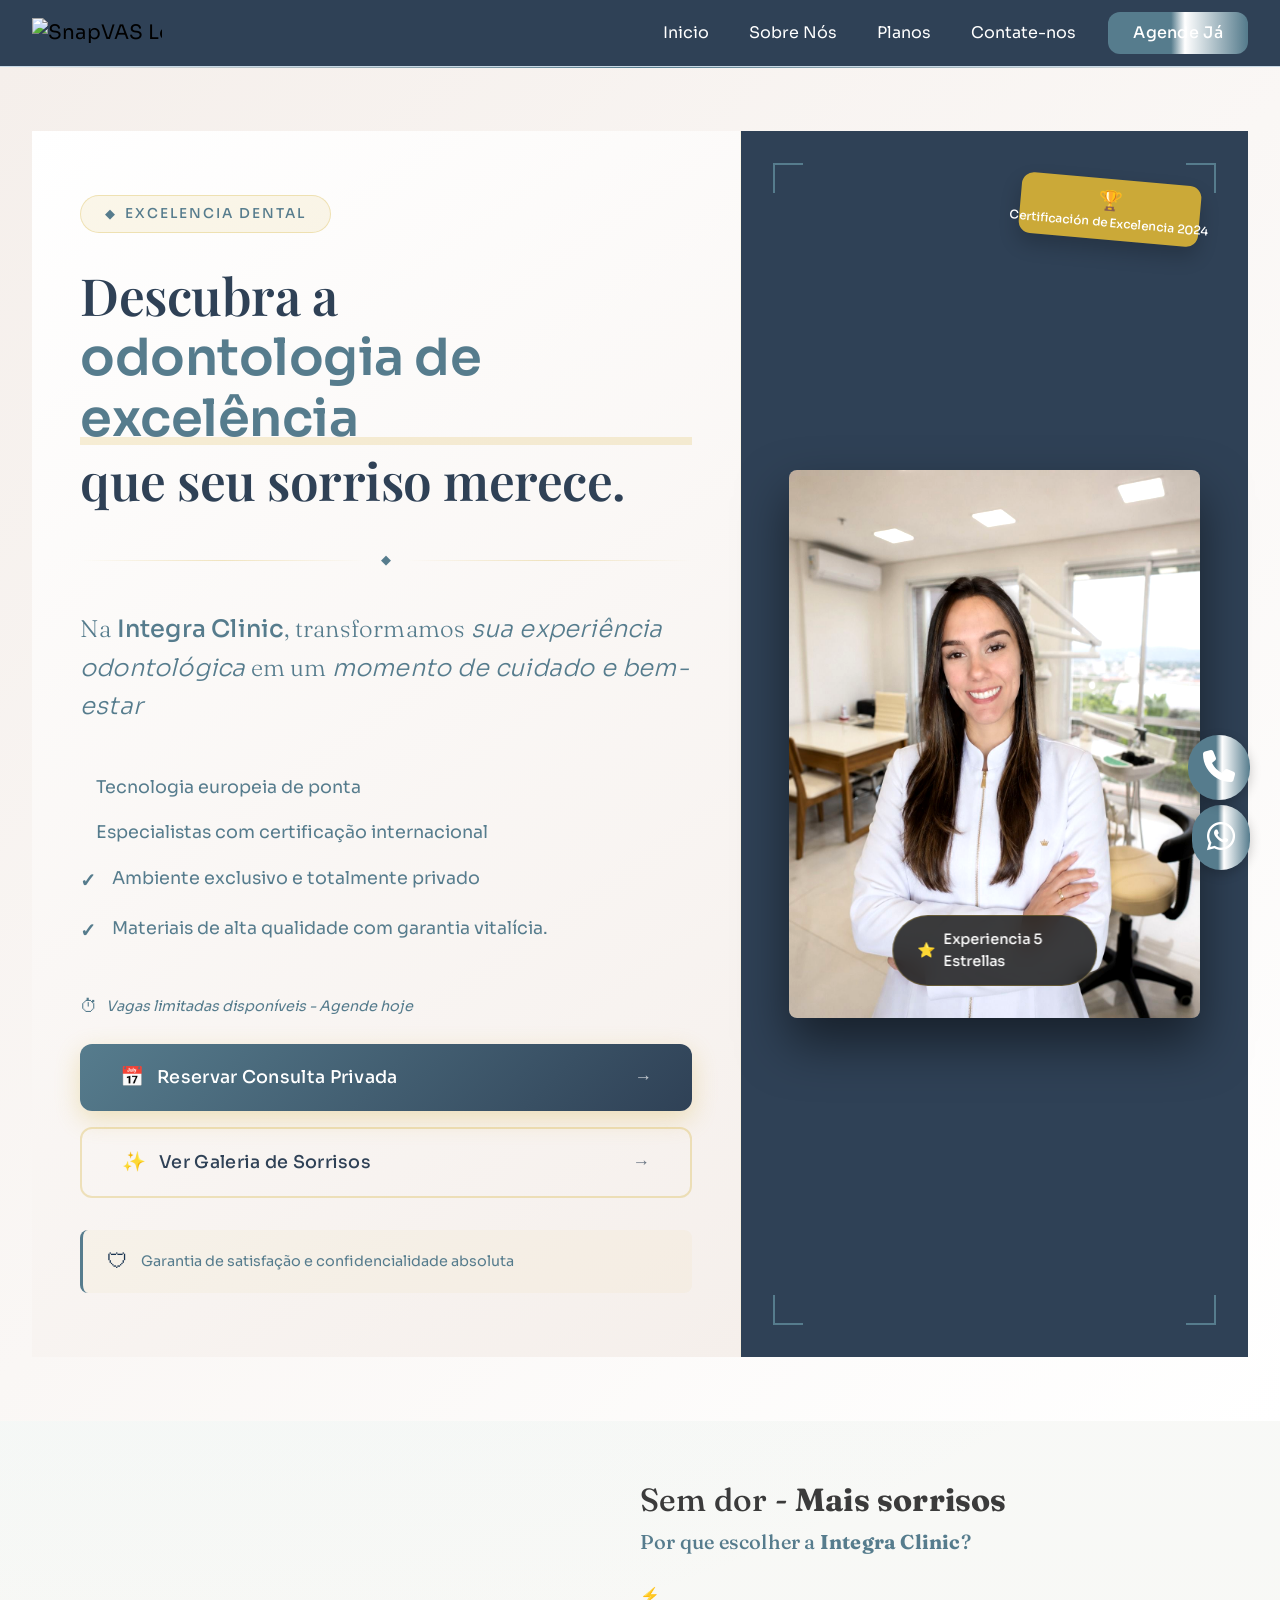
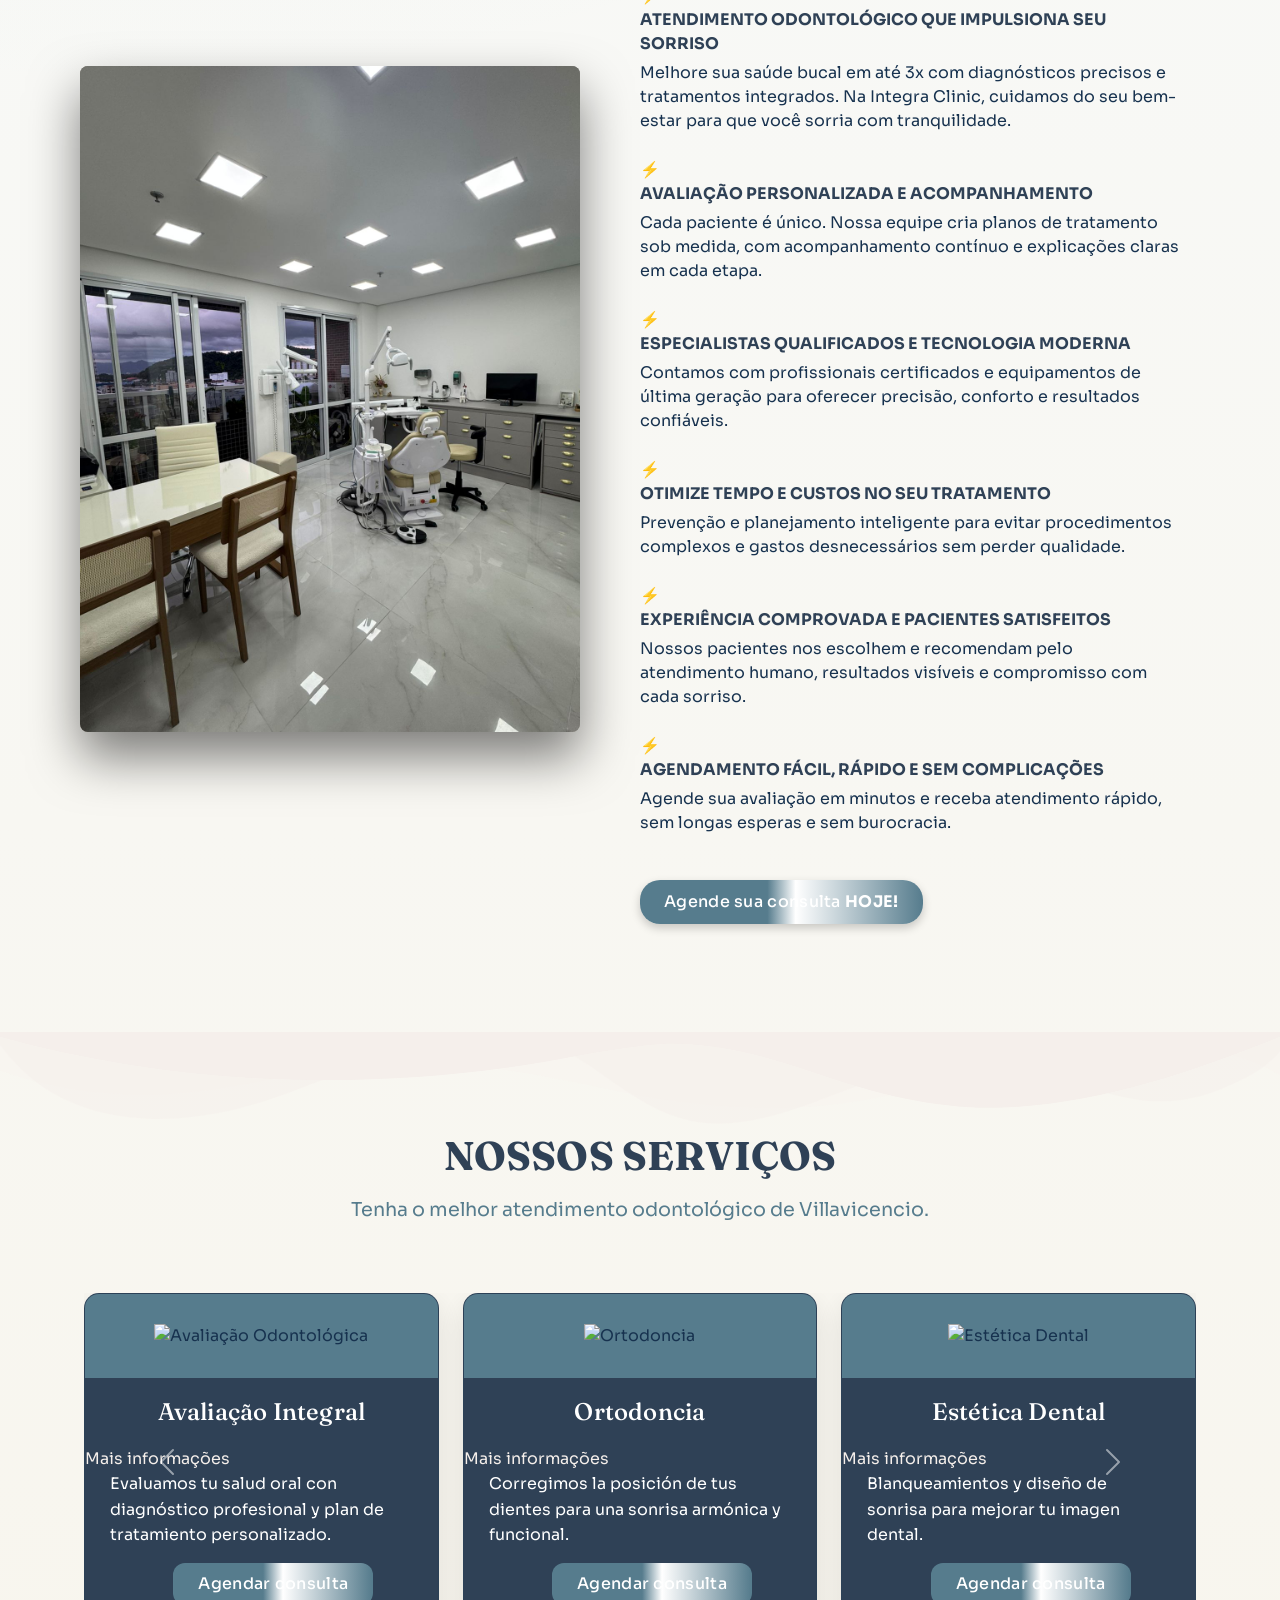
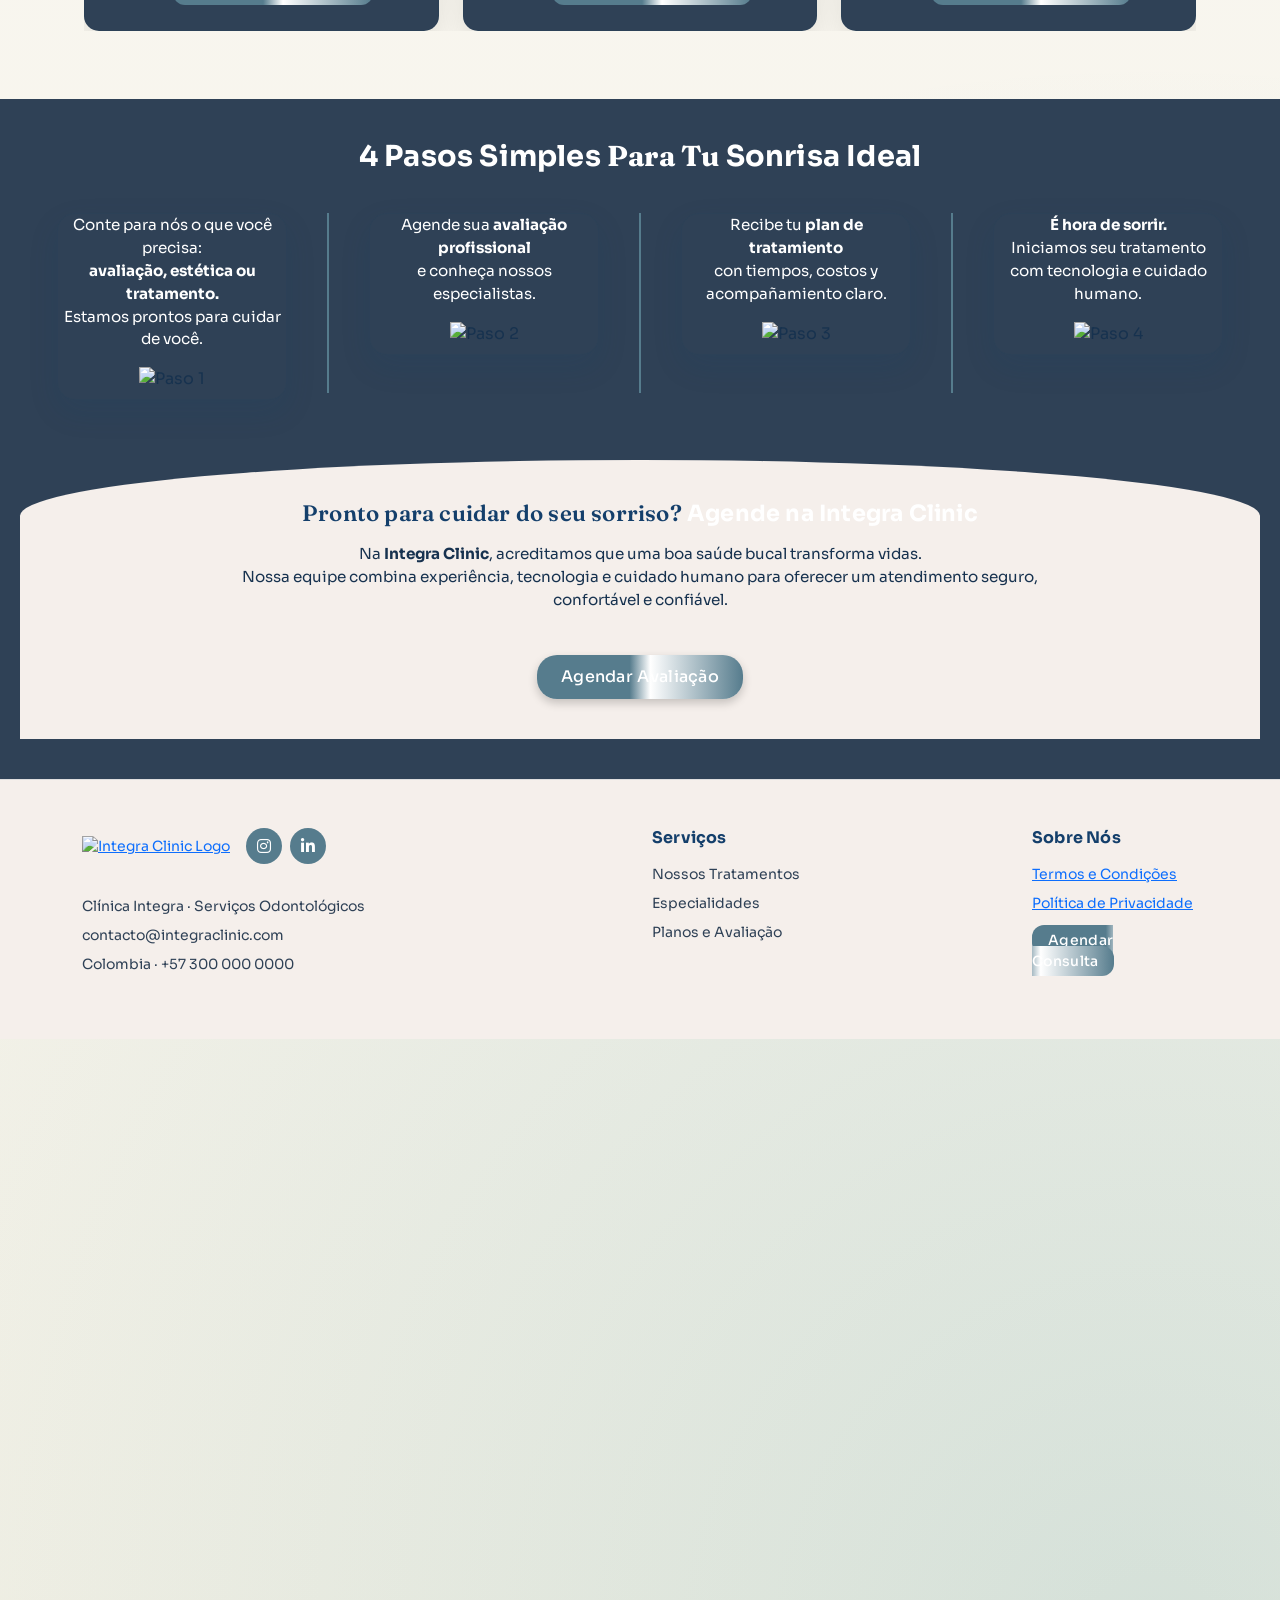
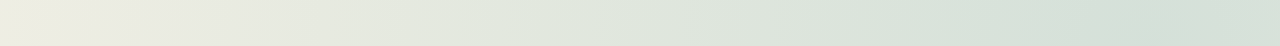
==== index.html @ e85ea27e "Add files via upload Início do desenvolvimento do site da VaroliClinic, índice e JS" ====
﻿<!DOCTYPE html>
<html lang="pt-BR">
<head>
    <meta charset="UTF-8">
    <meta name="author" content="Varoli clinic">
    <meta name="keywords" content="html, css, xml, javascript, asistentes virtuales, virtual assistants">
    <meta name="description" content="IntegraClinic - Serviços profissionais de assistentes virtuais">
    <meta name="viewport" content="width=device-width, initial-scale=1, maximum-scale=1, user-scalable=no">    
      <title>Integra Clinic - Serviços Odontológicos</title> 
    <script async src="https://www.googletagmanager.com/gtag/js?id=GA_MEASUREMENT_ID"></script>
    <script src="https://cdn.jsdelivr.net/npm/bootstrap@5.3.2/dist/js/bootstrap.bundle.min.js"></script>
    <script>
      window.dataLayer = window.dataLayer || [];
      function gtag(){dataLayer.push(arguments);}
      gtag('js', new Date());
      gtag('config', 'GA_MEASUREMENT_ID');
    </script>
    <meta name="google-site-verification" content="GOOGLE_SEARCH_CONSOLE_VERIFICATION_CODE">
    <link href="https://cdn.jsdelivr.net/npm/bootstrap@5.3.0/dist/css/bootstrap.min.css" rel="stylesheet" integrity="sha384-9ndCyUaIbzAi2FUVXJi0CjmCapSmO7SnpJef0486qhLnuZ2cdeRhO02iuK6FUUVM" crossorigin="anonymous">
    <link rel="stylesheet" href="https://cdnjs.cloudflare.com/ajax/libs/font-awesome/6.4.0/css/all.min.css" integrity="sha512-iecdLmaskl7CVkqkXNQ/ZH/XLlvWZOJyj7Yy7tcenmpD1ypASozpmT/E0iPtmFIB46ZmdtAc9eNBvH0H/ZpiBw==" crossorigin="anonymous" referrerpolicy="no-referrer" />
    <link href="CSS/professional-polish.css" rel="stylesheet">
    <link href="CSS/SVEstilos.css" rel="stylesheet">
    <link href="https://fonts.googleapis.com/css2?family=Playfair+Display:wght@400;500;600;700&family=Inter:wght@300;400;500;600&display=swap" rel="stylesheet">
</head>
<body>
    <header>   
      <nav class="navbar navbar-expand-lg navbar-custom sticky-top">
        <div class="container-fluid px-3">
          <!-- ===== MOBILE CONTAINER (hidden on desktop) ===== -->
          <div class="navbar-mobile-container d-flex d-lg-none w-100 align-items-center">
            <!-- Logo -->
            <a class="navbar-brand" href="index.html">
              <img src="IMG/int_log_1.png" alt="SnapVAS Logo" class="logo-img">
            </a>
            
            <!-- Spacer to center Hire button -->
            <div class="mobile-spacer flex-grow-1"></div>
            
            <!-- Agende Agora Button -->
            <a href="contact.html" class="btn hire-now-btn mx-2">Agende</a>
            
            <!-- Spacer to balance space -->
            <div class="mobile-spacer flex-grow-1"></div>
            
            <!-- Menu Toggle -->
            <button class="navbar-toggler" type="button" 
                    data-bs-toggle="collapse" 
                    data-bs-target="#navbarNav">
              <span class="navbar-toggler-icon"></span>
            </button>
          </div>

          <!-- ===== DESKTOP CONTAINER (hidden on mobile) ===== -->
          <div class="d-none d-lg-flex w-100 align-items-center">
            <!-- Logo -->
            <a class="navbar-brand" href="index.html">
              <img src="IMG/int_BG_White.png" alt="SnapVAS Logo" class="logo-img">
            </a>

            <!-- Desktop Menu Items -->
            <div class="collapse navbar-collapse">
              <ul class="navbar-nav ms-auto">
                <li class="nav-item"><a class="nav-link" href="index.html">Inicio</a></li>
                <li class="nav-item"><a class="nav-link" href="">Sobre Nós</a></li>
               <!-- <li class="nav-item"><a class="nav-link" href="careers.html">Carreiras</a></li> -->
                <li class="nav-item"><a class="nav-link" href="">Planos</a></li>
                <li class="nav-item"><a class="nav-link" href="contact.html">Contate-nos</a></li>
              </ul>
            </div>

            <!-- Desktop Hire Button -->
            <a href="contact.html" class="btn hire-now-btn ms-3 d-lg-inline-block">Agende Já</a>
          </div>

          <!-- ===== COLLAPSIBLE MENU (mobile only) ===== -->
          <div class="collapse navbar-collapse d-lg-none" id="navbarNav">
            <ul class="navbar-nav">
              <li class="nav-item"><a class="nav-link" href="index.html">Inicio</a></li>
              <li class="nav-item"><a class="nav-link" href="">Sobre Nós</a></li>
              <li class="nav-item"><a class="nav-link" href="">Planos</a></li>
              <li class="nav-item"><a class="nav-link" href="contact.html">Contate-nos</a></li>
            </ul>
          </div>
        </div>
      </nav>
    </header>

    <!-- Carrusel de banners (5 banners) -->
<div class="container luxury-container" id="subintro">
    <div id="Mainintro" class="row g-0 align-items-stretch">
        
        <!-- Columna de texto con fondo de lujo -->
        <div id="Mainintro-s1" class="col-lg-7">
            <div class="luxury-content">
                <!-- Elemento decorativo premium -->
                <div class="luxury-badge">
                    <span class="diamond-icon">◆</span>
                    <span>EXCELENCIA DENTAL</span>
                </div>
                
                <h1 class="luxury-title">
                    Descubra a <span class="highlight">odontologia de excelência</span> que seu sorriso merece.
                </h1>
                
                <div class="luxury-divider">
                    <span class="divider-line"></span>
                    <span class="divider-diamond">◆</span>
                    <span class="divider-line"></span>
                </div>
                
                <h3 class="luxury-subtitle">
                  Na <span class="brand-highlight">Integra Clinic</span>, transformamos 
                  <span class="italic-light">sua experiência odontológica</span> em um 
                  <span class="italic-light">momento de cuidado e bem-estar</span>
                </h3>
                
                <ul class="luxury-features">
                    <li>
                        <span class="feature-icon"></span>
                        <span>Tecnologia europeia de ponta</span>
                    </li>
                    <li>
                        <span class="feature-icon"></span>
                      <span>Especialistas com certificação internacional</span>
                    </li>
                    <li>
                        <span class="feature-icon">✓</span>
                        <span>Ambiente exclusivo e totalmente privado</span>
                    </li>
                    <li>
                        <span class="feature-icon">✓</span>
                        <span>Materiais de alta qualidade com garantia vitalícia.</span>
                    </li>
                </ul>
                
                <div class="luxury-cta">
                    <p class="cta-legend">
                        <span class="legend-icon">⏱</span>
                        <em>Vagas limitadas disponíveis - Agende hoje</em>
                    </p>
                    
                    <div class="cta-buttons">
                        <a href="#" class="btn-luxury btn-luxury-primary">
                            <span class="btn-icon">📅</span>
                            Reservar Consulta Privada
                            <span class="btn-arrow">→</span>
                        </a>
                        <a href="#" class="btn-luxury btn-luxury-secondary">
                            <span class="btn-icon">✨</span>
                            Ver Galeria de Sorrisos
                            <span class="btn-arrow">→</span>
                        </a>
                    </div>
                    
                    <div class="luxury-assurance">
                        <span class="assurance-icon">🛡</span>
                        <span class="assurance-text">Garantia de satisfação e confidencialidade absoluta</span>
                    </div>
                </div>
            </div>
        </div>
        
        <!-- Columna de imagen con efectos premium -->
        <div id="Mainintro-s2" class="col-lg-5">
            <div class="luxury-image-container">
                <!-- Marco dorado decorativo -->
                <div class="image-frame">
                    <div class="frame-corner frame-tl"></div>
                    <div class="frame-corner frame-tr"></div>
                    <div class="frame-corner frame-bl"></div>
                    <div class="frame-corner frame-br"></div>
                </div>
                
                <!-- Imagen principal con efecto de elevación -->
                <div class="image-wrapper">
                    <img src="IMG/varoli_profile.jpeg" class="luxury-image" alt="Clínica Dental de Lujo - Integra Clinic">
                    
                    <!-- Overlay de lujo -->
                    <div class="image-overlay">
                        <div class="overlay-text">
                            <span class="overlay-icon">⭐</span>
                            <span>Experiencia 5 Estrellas</span>
                        </div>
                    </div>
                </div>
                
                <!-- Sello de calidad -->
                <div class="quality-badge">
                    <div class="badge-content">
                        <span class="badge-icon">🏆</span>
                        <span class="badge-text">Certificación de Excelencia 2024</span>
                    </div>
                </div>
            </div>
        </div>
    </div>
</div>
  
<section>
 <div class="container" id="moresnap">
    <div class="image-section">
      <div class="image-wrapper">
        <img class="background" src="IMG/consultorio_4.jpeg" alt="Background" />
        <img class="foreground" src="IMG/consultorio_1.jpeg" alt="Snap VAs Team" />
      </div>
    </div>
    <div class="text-section">
      <h2>Sem dor - <strong>Mais sorrisos</strong></h2>
      <h3>Por que escolher a <strong>Integra Clinic</strong>?</h3>

          <div class="feature">
            <b>ATENDIMENTO ODONTOLÓGICO QUE IMPULSIONA SEU SORRISO</b>
            Melhore sua saúde bucal em até 3x com diagnósticos precisos e tratamentos integrados. Na Integra Clinic, cuidamos do seu bem-estar para que você sorria com tranquilidade.
          </div>

          <div class="feature">
            <b>AVALIAÇÃO PERSONALIZADA E ACOMPANHAMENTO</b>
            Cada paciente é único. Nossa equipe cria planos de tratamento sob medida, com acompanhamento contínuo e explicações claras em cada etapa.
          </div>

          <div class="feature">
            <b>ESPECIALISTAS QUALIFICADOS E TECNOLOGIA MODERNA</b>
            Contamos com profissionais certificados e equipamentos de última geração para oferecer precisão, conforto e resultados confiáveis.
          </div>

          <div class="feature">
            <b>OTIMIZE TEMPO E CUSTOS NO SEU TRATAMENTO</b>
            Prevenção e planejamento inteligente para evitar procedimentos complexos e gastos desnecessários sem perder qualidade.
          </div>

          <div class="feature">
            <b>EXPERIÊNCIA COMPROVADA E PACIENTES SATISFEITOS</b>
            Nossos pacientes nos escolhem e recomendam pelo atendimento humano, resultados visíveis e compromisso com cada sorriso.
          </div>

          <div class="feature">
            <b>AGENDAMENTO FÁCIL, RÁPIDO E SEM COMPLICAÇÕES</b>
            Agende sua avaliação em minutos e receba atendimento rápido, sem longas esperas e sem burocracia.
          </div>


      <a class="cta-button" href="" target="_blank">Agende sua consulta <strong>HOJE!</strong></a>
    </div>
    </div>
</section>    
<!-- Section Hire Us -->
<section id="hire" class="py-5 snap-section">
    <div class="main-container HireMain">
        <div class="wave-top">
            <svg data-name="Layer 1" xmlns="http://www.w3.org/2000/svg" viewBox="0 0 1200 120" preserveAspectRatio="none">
                <path d="M0,0V46.29c47.79,22.2,103.59,32.17,158,28,70.36-5.37,136.33-33.31,206.8-37.5C438.64,32.43,512.34,53.67,583,72.05c69.27,18,138.3,24.88,209.4,13.08,36.15-6,69.85-17.84,104.45-29.34C989.49,25,1113-14.29,1200,52.47V0Z" 
                    opacity=".25" class="shape-fill"></path>
                <path d="M0,0V15.81C13,36.92,27.64,56.86,47.69,72.05,99.41,111.27,165,111,224.58,91.58c31.15-10.15,60.09-26.07,89.67-39.8,40.92-19,84.73-46,130.83-49.67,36.26-2.85,70.9,9.42,98.6,31.56,31.77,25.39,62.32,62,103.63,73,40.44,10.79,81.35-6.69,119.13-24.28s75.16-39,116.92-43.05c59.73-5.85,113.28,22.88,168.9,38.84,30.2,8.66,59,6.17,87.09-7.5,22.43-10.89,48-26.93,60.65-49.24V0Z" 
                    opacity=".5" class="shape-fill"></path>
                <path d="M0,0V5.63C149.93,59,314.09,71.32,475.83,42.57c43-7.64,84.23-20.12,127.61-26.46,59-8.63,112.48,12.24,165.56,35.4C827.93,77.22,886,95.24,951.2,90c86.53-7,172.46-45.71,248.8-84.81V0Z" 
                    class="shape-fill"></path>
            </svg>
        </div>
        
        <h1 class="services-title">Nossos Serviços</h1>
        <p class="services-subtitle">Tenha o melhor atendimento odontológico de Villavicencio.</p>

        <div class="services-showcase">
   <!-- Carousel Wrapper -->
            <div id="servicesCarouselDesktop" class="carousel slide d-none d-lg-block" data-bs-ride="carousel" data-bs-wrap="true">
  <!-- Dots circulares -->
  <div class="carousel-indicators">
    <button type="button" data-bs-target="#servicesCarouselDesktop" data-bs-slide-to="0" class="active"></button>
    <button type="button" data-bs-target="#servicesCarouselDesktop" data-bs-slide-to="1"></button>
    <button type="button" data-bs-target="#servicesCarouselDesktop" data-bs-slide-to="2"></button>
  </div>


  <!-- Desktop Carousel (3 por slide) -->
  <div class="carousel-inner">
  <!-- Slide 1 -->
  <div class="carousel-item active">
    <div class="row">

      <!-- Service 1 -->
      <div class="col-lg-4">
        <div class="service-card">
          <div class="service-icon">
           <img src="IMG/icono_1.png" alt="Avaliação Odontológica">
          </div>
          <h3>Avaliação Integral</h3>
          <a href="valoracion.html" class="card-link">
            <h3>Mais informações</h3>
          </a>
          <div class="service-details">
            <p>Evaluamos tu salud oral con diagnóstico profesional y plan de tratamiento personalizado.</p>
            <a href="contact.html" class="btn hire-now-btn">Agendar consulta</a>
          </div>
        </div>
      </div>

      <!-- Service 2 -->
      <div class="col-lg-4">
        <div class="service-card">
          <div class="service-icon">
            <img src="IMG/icono_2.png" alt="Ortodoncia">
          </div>
          <h3>Ortodoncia</h3>
          <a href="ortodoncia.html" class="card-link">
            <h3>Mais informações</h3>
          </a> 
          <div class="service-details">
            <p>Corregimos la posición de tus dientes para una sonrisa armónica y funcional.</p>
            <a href="contact.html" class="btn hire-now-btn">Agendar consulta</a>
          </div>
        </div>
      </div>

      <!-- Service 3 -->
      <div class="col-lg-4">
        <div class="service-card">
          <div class="service-icon">
            <img src="IMG/icono_3.png" alt="Estética Dental">
          </div>
          <h3>Estética Dental</h3>
          <a href="estetica.html" class="card-link">
            <h3>Mais informações</h3>
          </a>
          <div class="service-details">
            <p>Blanqueamientos y diseño de sonrisa para mejorar tu imagen dental.</p>
            <a href="contact.html" class="btn hire-now-btn">Agendar consulta</a>
          </div>
        </div>
      </div>

    </div>
  </div>

  <!-- Slide 2 -->
  <div class="carousel-item">
    <div class="row">

      <!-- Service 4 -->
      <div class="col-lg-4">
        <div class="service-card">
          <div class="service-icon">
            <img src="IMG/icono_4.png" alt="Implantes Dentales">
          </div>
          <h3>Implantes Dentales</h3>
          <a href="implantes.html" class="card-link">
            <h3>Mais informações</h3>
          </a>
          <div class="service-details">
            <p>Reemplazamos dientes perdidos con soluciones fijas y duraderas.</p>
            <a href="contact.html" class="btn hire-now-btn">Agendar consulta</a>
          </div>
        </div>
      </div>

      <!-- Service 5 -->
      <div class="col-lg-4">
        <div class="service-card">
          <div class="service-icon">
            <img src="IMG/icono_5.png" alt="Endodoncia">
          </div>
          <h3>Endodoncia</h3>
          <a href="endodoncia.html" class="card-link">
            <h3>Mais informações</h3>
          </a>
          <div class="service-details">
            <p>Tratamiento de conducto para eliminar dolor y conservar tus dientes.</p>
            <a href="contact.html" class="btn hire-now-btn">Agendar consulta</a>
          </div>
        </div>
      </div>

      <!-- Service 6 -->
      <div class="col-lg-4">
        <div class="service-card">
          <div class="service-icon">
            <img src="IMG/icono_7.png" alt="Profilaxis Dental">
          </div>
          <h3>Profilaxia e Prevenção</h3>
          <a href="profilaxis.html" class="card-link">
            <h3>Mais informações</h3>
          </a>
          <div class="service-details">
            <p>Limpiezas profesionales que previenen caries y enfermedades periodontales.</p>
            <a href="contact.html" class="btn hire-now-btn">Agendar consulta</a>
          </div>
        </div>
      </div>

    </div>
  </div>

  <!-- Slide 3 -->
  <div class="carousel-item">
    <div class="row">

      <!-- Service 7 -->
      <div class="col-lg-4">
        <div class="service-card">
          <div class="service-icon">
            <img src="IMG/icono_8.png" alt="Reabilitação Oral">
          </div>
          <h3>Reabilitação Oral</h3>
          <a href="rehabilitacion.html" class="card-link">
            <h3>Mais informações</h3>
          </a>
          <div class="service-details">
            <p>Restauramos función y estética con tratamientos integrales.</p>
            <a href="contact.html" class="btn hire-now-btn">Agendar consulta</a>
          </div>
        </div>
      </div>

      <!-- Service 8 -->
      <div class="col-lg-4">
        <div class="service-card">
          <div class="service-icon">
            <img src="IMG/icono_9.png" alt="Cirurgia Oral">
          </div>
          <h3>Cirurgia Oral</h3>
          <a href="cirugia.html" class="card-link">
            <h3>Mais informações</h3>
          </a>
          <div class="service-details">
            <p>Procedimentos seguros com tecnologia moderna.</p>
            <a href="contact.html" class="btn hire-now-btn">Agendar consulta</a>
          </div>
        </div>
      </div>

      <!-- Service 9 -->
      <div class="col-lg-4">
        <div class="service-card">
          <div class="service-icon">
            <img src="IMG/icono_10.png" alt="Odontopediatria">
          </div>
          <h3>Odontopediatria</h3>
          <a href="odontopediatria.html" class="card-link">
            <h3>Mais informações</h3>
          </a>
          <div class="service-details">
            <p>Cuidado especializado para crianças e adolescentes.</p>
            <a href="contact.html" class="btn hire-now-btn">Agendar consulta</a>
          </div>
        </div>
      </div>

    </div>
  </div>
</div>


  <!-- Arrows -->
  <button class="carousel-control-prev" type="button" data-bs-target="#servicesCarouselDesktop" data-bs-slide="prev">
    <span class="carousel-control-prev-icon"></span>
  </button>
  <button class="carousel-control-next" type="button" data-bs-target="#servicesCarouselDesktop" data-bs-slide="next">
    <span class="carousel-control-next-icon"></span>
  </button>
</div>

<!-- ================= MOBILE VERSION (1 servicio por slide) ================= -->
<div id="servicesCarouselMobile" class="carousel slide d-block d-lg-none" data-bs-ride="carousel" data-bs-wrap="true">
    <!-- Indicators para Mobile -->
<div class="carousel-indicators d-flex d-lg-none">
  <button type="button" data-bs-target="#servicesCarouselMobile" data-bs-slide-to="0" class="active"></button>
  <button type="button" data-bs-target="#servicesCarouselMobile" data-bs-slide-to="1"></button>
  <button type="button" data-bs-target="#servicesCarouselMobile" data-bs-slide-to="2"></button>
  <button type="button" data-bs-target="#servicesCarouselMobile" data-bs-slide-to="3"></button>
  <button type="button" data-bs-target="#servicesCarouselMobile" data-bs-slide-to="4"></button>
  <button type="button" data-bs-target="#servicesCarouselMobile" data-bs-slide-to="5"></button>
  <button type="button" data-bs-target="#servicesCarouselMobile" data-bs-slide-to="6"></button>
  <button type="button" data-bs-target="#servicesCarouselMobile" data-bs-slide-to="7"></button>
  <button type="button" data-bs-target="#servicesCarouselMobile" data-bs-slide-to="8"></button>
</div>
<div class="carousel-inner">
  <!-- Service 1 -->
  <div class="carousel-item active">
    <div class="service-card">
      <div class="service-icon">
        <img src="IMG/icono_1.png" alt="Avaliação Odontológica">
      </div>
      <h3>Avaliação Integral</h3>
      <a href="valoracion.html" class="card-link">
        <h3>Mais informações</h3>
      </a>
      <div class="service-details">
        <p>Evaluamos tu salud oral con diagnóstico profesional y plan de tratamiento personalizado.</p>
        <a href="contact.html" class="btn hire-now-btn">Agendar consulta</a>
      </div>
    </div>
  </div>

  <!-- Service 2 -->
  <div class="carousel-item">
    <div class="service-card">
      <div class="service-icon">
        <img src="IMG/icono_2.png" alt="Ortodoncia">
      </div>
      <h3>Ortodoncia</h3>
      <a href="ortodoncia.html" class="card-link">
        <h3>Mais informações</h3>
      </a>
      <div class="service-details">
        <p>Corregimos la posición dental para lograr una sonrisa armónica y funcional.</p>
        <a href="contact.html" class="btn hire-now-btn">Agendar consulta</a>
      </div>
    </div>
  </div>

  <!-- Service 3 -->
  <div class="carousel-item">
    <div class="service-card">
      <div class="service-icon">
        <img src="IMG/icono_3.png" alt="Estética Dental">
      </div>
      <h3>Estética Dental</h3>
      <a href="estetica.html" class="card-link">
        <h3>Mais informações</h3>
      </a>
      <div class="service-details">
        <p>Diseño de sonrisa y blanqueamientos para mejorar tu imagen dental.</p>
        <a href="contact.html" class="btn hire-now-btn">Agendar consulta</a>
      </div>
    </div>
  </div>

  <!-- Service 4 -->
  <div class="carousel-item">
    <div class="service-card">
      <div class="service-icon">
        <img src="IMG/icono_4.png" alt="Implantes Dentales">
      </div>
      <h3>Implantes Dentales</h3>
      <a href="implantes.html" class="card-link">
        <h3>Mais informações</h3>
      </a>
      <div class="service-details">
        <p>Reemplazamos dientes perdidos con soluciones fijas y estéticas.</p>
        <a href="contact.html" class="btn hire-now-btn">Agendar consulta</a>
      </div>
    </div>
  </div>

  <!-- Service 5 -->
  <div class="carousel-item">
    <div class="service-card">
      <div class="service-icon">
        <img src="IMG/icono_5.png" alt="Endodoncia">
      </div>
      <h3>Endodoncia</h3>
      <a href="endodoncia.html" class="card-link">
        <h3>Mais informações</h3>
      </a>
      <div class="service-details">
        <p>Tratamiento de conducto para eliminar dolor y salvar tus dientes.</p>
        <a href="contact.html" class="btn hire-now-btn">Agendar consulta</a>
      </div>
    </div>
  </div>

  <!-- Service 6 -->
  <div class="carousel-item">
    <div class="service-card">
      <div class="service-icon">
        <img src="IMG/icono_7.png" alt="Profilaxis Dental">
      </div>
      <h3>Profilaxia e Prevenção</h3>
      <a href="profilaxis.html" class="card-link">
        <h3>Mais informações</h3>
      </a>
      <div class="service-details">
        <p>Limpiezas profesionales para prevenir caries y enfermedad periodontal.</p>
        <a href="contact.html" class="btn hire-now-btn">Agendar consulta</a>
      </div>
    </div>
  </div>

  <!-- Service 7 -->
  <div class="carousel-item">
    <div class="service-card">
      <div class="service-icon">
        <img src="IMG/icono_8.png" alt="Reabilitação Oral">
      </div>
      <h3>Reabilitação Oral</h3>
      <a href="rehabilitacion.html" class="card-link">
        <h3>Mais informações</h3>
      </a>
      <div class="service-details">
        <p>Recuperamos función y estética con tratamientos integrales.</p>
        <a href="contact.html" class="btn hire-now-btn">Agendar consulta</a>
      </div>
    </div>
  </div>

  <!-- Service 8 -->
  <div class="carousel-item">
    <div class="service-card"> 
      <div class="service-icon">
        <img src="IMG/icono_9.png" alt="Cirurgia Oral">
      </div>
      <h3>Cirurgia Oral</h3>
      <a href="cirugia.html" class="card-link">
        <h3>Mais informações</h3>
      </a>
      <div class="service-details">
        <p>Procedimentos seguros com tecnologia moderna e mínima invasão.</p>
        <a href="contact.html" class="btn hire-now-btn">Agendar consulta</a>
      </div>
    </div>
  </div>

  <!-- Service 9 -->
  <div class="carousel-item">
    <div class="service-card">
      <div class="service-icon">
        <img src="IMG/icono_10.png" alt="Odontopediatria">
      </div>
      <h3>Odontopediatria</h3>
      <a href="odontopediatria.html" class="card-link">
        <h3>Mais informações</h3>
      </a>
      <div class="service-details">
        <p>Cuidado especializado para crianças e adolescentes.</p>
        <a href="contact.html" class="btn hire-now-btn">Agendar consulta</a>
      </div>
    </div>
  </div>
</div>


  <!-- Arrows -->
  <button class="carousel-control-prev" type="button" data-bs-target="#servicesCarouselMobile" data-bs-slide="prev">
    <span class="carousel-control-prev-icon"></span>
  </button>
  <button class="carousel-control-next" type="button" data-bs-target="#servicesCarouselMobile" data-bs-slide="next">
    <span class="carousel-control-next-icon"></span>
  </button>
</div>


        </div>
        </div>
    </div>
</section>



<section class="snaps-section">
  <h2><span class="highlight">4 Pasos</span> <span class="bold-purple">Simples</span> Para Tu <span class="highlight-black">Sonrisa Ideal</span></h2>
  
  <div class="snaps-container">
    <div class="snap-card">
      <p>Conte para nós o que você precisa:<br><strong>avaliação, estética ou tratamento.</strong><br>Estamos prontos para cuidar de você.</p>
      <img src="IMG/snap_1.png" alt="Paso 1">
    </div>
    <div class="divider"></div>

    <div class="snap-card">
      <p>Agende sua <strong>avaliação profissional</strong><br>e conheça nossos especialistas.</p>
      <img src="IMG/snap_2.png" alt="Paso 2">
    </div>
    <div class="divider"></div>

    <div class="snap-card">
      <p>Recibe tu <strong>plan de tratamiento</strong><br>con tiempos, costos y acompañamiento claro.</p>
      <img src="IMG/snap_3.png" alt="Paso 3">
    </div>
    <div class="divider"></div>

    <div class="snap-card">
      <p><strong>É hora de sorrir.</strong><br>Iniciamos seu tratamento com tecnologia e cuidado humano.</p>
      <img src="IMG/snap_4.png" alt="Paso 4">
    </div>
  </div>

  <div class="cta-container">
    <h3>Pronto para cuidar do seu sorriso? <span class="highlight-black">Agende na Integra Clinic</span></h3>
    <p>Na <strong>Integra Clinic</strong>, acreditamos que uma boa saúde bucal transforma vidas.<br>
      Nossa equipe combina experiência, tecnologia e cuidado humano para oferecer um atendimento seguro, confortável e confiável.</p>
    <a href="contact.html" target="_blank" class="cta-button">Agendar Avaliação</a>
  </div>
</section>


    <!-- Footer -->
<footer class="footer-custom py-5">
  <div class="container">
    <div class="row justify-content-between">
      <div class="col-12 col-sm-6 col-md-4 mb-4 mb-md-0">
        <div class="d-flex flex-column">
          <div class="d-flex align-items-center mb-3">
            <a href="index.html">
              <img src="IMG/log_BL.png" alt="Integra Clinic Logo" style="max-height: 30px;">
            </a>
            <div class="ms-3 d-flex gap-2">
              <a href="#" class="social-icon"><i class="fab fa-instagram"></i></a>
              <a href="#" class="social-icon"><i class="fab fa-linkedin-in"></i></a>
            </div>
          </div>
          
          <div class="contact-info">
            <p class="mb-2">Clínica Integra · Serviços Odontológicos</p>
            <p class="mb-2">contacto@integraclinic.com</p>
            <p>Colombia · +57 300 000 0000</p>
          </div>
        </div>
      </div>

      <!-- Serviços -->
      <div class="col-6 col-sm-3 col-md-2">
        <h6><a class="nav-link" href="">Serviços</a></h6>
        <ul>
          <li><a class="nav-link" href="">Nossos Tratamentos</a></li>
          <li><a class="nav-link" href="">Especialidades</a></li>
          <li><a class="nav-link" href="">Planos e Avaliação</a></li>
        </ul>
      </div>

      <!-- Sobre Nós -->
      <div class="col-6 col-sm-3 col-md-2">
        <h6><a class="nav-link" href="">Sobre Nós</a></h6>
        <ul class="list-unstyled">
          <li><a href="">Termos e Condições</a></li>
          <li><a href="">Política de Privacidade</a></li>
        </ul>
        <a href="" target="_blank" class="btn-get-hired mt-2">Agendar Consulta</a>
      </div>
    </div>
  </div>
</footer>



    <!-- Botón de WhatsApp -->
    <a href="https://wa.me/+13073339811?text=Olá,%20tenho%20interesse%20nos%20seus%20serviços" class="whatsapp-btn" target="_blank">
        <i class="fab fa-whatsapp fa-2x"></i>
    </a>

    <!-- Botón de llamada -->
    <a href="tel:+13073339811" class="call-btn">
        <i class="fas fa-phone fa-2x"></i>
    </a>

    
    <script src="https://cdn.jsdelivr.net/npm/bootstrap@5.3.0/dist/js/bootstrap.bundle.min.js"></script>
    <script src="https://code.jquery.com/jquery-3.6.0.min.js"></script>
    <script src="JS/SVBackEnd.js"></script>
    <script src="https://cdn.jsdelivr.net/npm/bootstrap@5.3.0/dist/js/bootstrap.bundle.min.js"></script>
    <script defer src="https://app.fastbots.ai/embed.js" data-bot-id="cmm9x1v7m048ypd1p3dzu9dey"></script>
    <iframe	style="width: 400px; height: 600px;" src="https://app.fastbots.ai/embed/cmm9x1v7m048ypd1p3dzu9dey"></iframe>

    <!-- GLOBAL SERVICE POPUP: add once, at the end of the page (before </body>) -->
<!--<div id="service-popup" class="service-popup" role="dialog" aria-modal="true" aria-hidden="true">
  <div class="popup-content" role="document">
    <button class="close-btn" aria-label="Close">&times;</button>
    <div class="popup-inner">
      <h2 id="popup-title">Service Title</h2>
      <p id="popup-description-short">Short service description goes here...</p>
      <div id="popup-description-long" class="popup-description-long">
        <p>Full detailed service description goes here...</p>
      </div>

      
      <div class="popup-image">
        <img id="popup-img" src="IMG/pareja_1.png" alt="Service illustration" />
      </div>

      
      <div class="popup-slogan">
        <p id="popup-slogan">Vamos impulsionar o seu negócio agora!</p>
      </div>

      <a id="popup-link" href="contact.html" class="btn hire-now-btn">Agende Agora</a>
    </div>
  </div>
</div>


<script>
document.addEventListener('DOMContentLoaded', function () {
  const popup = document.getElementById('service-popup');
  if (!popup) return;

  const titleEl = document.getElementById('popup-title');
  const descShortEl = document.getElementById('popup-description-short');
  const descLongEl = document.getElementById('popup-description-long');
  const imgEl = document.getElementById('popup-img');
  const sloganEl = document.getElementById('popup-slogan');
  const linkEl  = document.getElementById('popup-link');
  const closeEl = popup.querySelector('.close-btn');

  const serviceDescriptions = {
    "Administrative Assistance": {
      short: "Cuidamos das suas tarefas diárias com eficiência para que você foque no crescimento do seu negócio.",
      long: "De agenda e entrada de dados à gestão de documentos e relatórios, nossos assistentes virtuais oferecem suporte confiável e detalhista. Ajudamos você a recuperar horas valiosas para escalar seu negócio e fortalecer o relacionamento com seus clientes.",
      img: "IMG/pareja_1.png",
      slogan: "Aumente sua produtividade com suporte confiável hoje!"
    },
    "Customer Support": {
      short: "Oferecemos atendimento amigável e profissional para manter seus clientes satisfeitos.",
      long: "Nossa equipe treinada garante que seus clientes se sintam ouvidos e valorizados. Cuidamos de dúvidas, suporte técnico e acompanhamentos com empatia e precisão, fortalecendo a fidelização e experiências positivas com a marca 24/7.",
      img: "IMG/pareja_1.png",
      slogan: "Transforme cada contato em fidelização!"
    },
    "Digital Marketing": {
      short: "Criamos estratégias que fortalecem sua presença online e geram resultados reais.",
      long: "De SEO e gestão de redes sociais a campanhas pagas e estratégia de conteúdo, nossos especialistas em marketing digital criam soluções orientadas por dados para maximizar alcance, engajamento e conversão da sua marca.",
      img: "IMG/pareja_1.png",
      slogan: "Vamos ampliar sua presença digital agora!"
    },
    "Assessoria Jurídica": {
      short: "Oferecemos suporte jurídico para você tomar decisões com confiança e conformidade.",
      long: "Nossos especialistas realizam revisão de documentos, elaboração de contratos, monitoramento de compliance e análise de riscos. Com a SNAPVAS, você recebe orientação clara e confiável para proteger seu negócio e decidir com segurança.",
      img: "IMG/pareja_1.png",
      slogan: "Proteja seu negócio com confiança!"
    },
    "Logistics": {
      short: "Otimizamos sua cadeia logística para operações mais fluidas e econômicas.",
      long: "Gerenciamos agenda, coordenação de estoque, rastreamento de entregas e comunicação com fornecedores. Ao otimizar suas operações, reduzimos custos, aumentamos a eficiência e mantemos seu negócio em movimento sem interrupções.",
      img: "IMG/pareja_1.png",
      slogan: "Movimente seu negócio com mais inteligência e agilidade!"
    },
    "Suporte em Treinamento": {
      short: "Criamos e aplicamos programas de treinamento para elevar o desempenho da sua equipe.",
      long: "Seja para onboarding de novos colaboradores ou capacitação da equipe atual, desenvolvemos materiais personalizados, módulos de e-learning e sessões de apoio que garantem retenção de conhecimento e ganhos mensuráveis de performance.",
      img: "IMG/pareja_1.png",
      slogan: "Fortaleça sua equipe e acelere seu crescimento!"
    },
    "Recrutamento e Seleção": {
      short: "Conectamos você aos talentos certos para fortalecer e escalar seu negócio.",
      long: "Nossos especialistas em recrutamento identificam, avaliam e integram candidatos alinhados à sua cultura e aos seus objetivos. De funções temporárias a contratações de longo prazo, a SNAPVAS entrega talentos de alto nível para seu crescimento sustentável.",
      img: "IMG/pareja_1.png",
      slogan: "Encontre o talento certo, no momento certo!"
    },
    "Devops & Secops": {
      short: "Otimizamos o desenvolvimento e reforçamos a segurança dos seus sistemas para máxima eficiência.",
      long: "Integramos pipelines de implantação contínua, automatizamos fluxos de trabalho e elevamos a segurança dos sistemas. Com a SNAPVAS, você conquista entregas mais rápidas, operações mais seguras e tranquilidade para escalar sua infraestrutura.",
      img: "IMG/pareja_1.png",
      slogan: "Proteja, escale e evolua com a SNAPVAS!"
    },
    "Design Gráfico": {
      short: "Transformamos a visão da marca em estratégia visual, criando designs que geram crescimento.",
      long: "Nossos designers criam visuais impactantes para branding, sites e campanhas. De logotipos elegantes a peças de alto impacto, desenvolvemos materiais que não apenas impressionam, mas comunicam sua mensagem e conquistam seu público.",
      img: "IMG/pareja_1.png",
      slogan: "Torne sua marca inesquecível com design!"
    }
  };

  function openFromCard(card) {
    if (!card) return;
    const title = card.querySelector('h3')?.textContent?.trim() || 'Service';
    const data = serviceDescriptions[title] || { short: "", long: "", img: "", slogan: "" };

    titleEl.textContent = title;
    descShortEl.textContent = data.short;
    descLongEl.innerHTML = `<p>${data.long}</p>`;
    imgEl.setAttribute("src", data.img);
    sloganEl.textContent = data.slogan;
    linkEl.setAttribute("href", "contact.html");

    popup.style.display = 'flex';
    popup.setAttribute('aria-hidden', 'false');
    document.body.style.overflow = 'hidden';
    closeEl.focus();
  }

  function closePopup() {
    popup.style.display = 'none';
    popup.setAttribute('aria-hidden', 'true');
    document.body.style.overflow = '';
  }

  document.addEventListener('click', function (e) {
    const hireBtn = e.target.closest('.hire-now-btn');
    if (hireBtn) {
      e.preventDefault();
      const card = hireBtn.closest('.service-card');
      if (card) openFromCard(card);
      return;
    }
    const card = e.target.closest('.service-card');
    if (card && !e.target.closest('a, button')) {
      openFromCard(card);
      return;
    }
    if (e.target === popup) closePopup();
  });

  closeEl.addEventListener('click', closePopup);
  document.addEventListener('keydown', function (e) {
    if (e.key === 'Escape' && popup.style.display === 'flex') closePopup();
  });
});
</script>-->



</body>
</html>
---- CSS/professional-polish.css ----
@import url('https://fonts.googleapis.com/css2?family=Fraunces:wght@500;700&family=Sora:wght@400;500;600;700&display=swap');

:root {
  --brand-navy: #143f6b;
  --brand-teal: #1b7f8d;
  --brand-sky: #8fd3dd;
  --brand-beige: #f8f3e7;
  --brand-white: #ffffff;
  --text-strong: #17324f;
  --text-soft: #4c6176;
  --shadow-soft: 0 12px 30px rgba(20, 63, 107, 0.12);
  --shadow-hover: 0 18px 36px rgba(20, 63, 107, 0.18);
  --radius-lg: 18px;
}

html {
  scroll-behavior: smooth;
}

body {
  font-family: 'Sora', sans-serif;
  color: var(--text-strong);
  background:
    radial-gradient(circle at 10% 0%, rgba(143, 211, 221, 0.18), transparent 34%),
    radial-gradient(circle at 90% 100%, rgba(27, 127, 141, 0.16), transparent 32%),
    linear-gradient(180deg, #f8fbfd 0%, var(--brand-beige) 100%);
}

h1,
h2,
h3,
h4,
h5,
h6 {
  font-family: 'Fraunces', serif;
  letter-spacing: 0.2px;
  color: var(--brand-navy);
}

p,
li,
a,
span,
button,
input,
textarea,
select {
  font-family: 'Sora', sans-serif;
}

section {
  position: relative;
}

.hero-section,
.services-section,
.pricing-section,
.contact-section,
.careers-section {
  animation: sectionFadeUp 0.55s ease both;
}

.card,
.service-card,
.value-card,
.policy-box,
.terms-box,
.careers-card,
.snap-card {
  border-radius: var(--radius-lg);
  border: 1px solid rgba(20, 63, 107, 0.08);
  box-shadow: var(--shadow-soft);
  transition: transform 0.25s ease, box-shadow 0.25s ease;
}

.card:hover,
.service-card:hover,
.value-card:hover,
.policy-box:hover,
.terms-box:hover,
.careers-card:hover,
.snap-card:hover {
  transform: translateY(-4px);
  box-shadow: var(--shadow-hover);
}

.btn,
.cta-button,
.btn-luxury,
.hire-now-btn,
.btn-get-hired,
.careers-btn {
  border-radius: 999px;
  font-weight: 600;
  letter-spacing: 0.3px;
  transition: transform 0.2s ease, box-shadow 0.2s ease, filter 0.2s ease;
}

.btn:hover,
.cta-button:hover,
.btn-luxury:hover,
.hire-now-btn:hover,
.btn-get-hired:hover,
.careers-btn:hover {
  transform: translateY(-2px);
  filter: saturate(1.05);
}

footer.footer-custom {
  border-top: 1px solid rgba(20, 63, 107, 0.1);
  backdrop-filter: blur(3px);
}

@media (max-width: 768px) {
  body {
    background:
      radial-gradient(circle at 0% 0%, rgba(143, 211, 221, 0.2), transparent 38%),
      linear-gradient(180deg, #f8fbfd 0%, var(--brand-beige) 100%);
  }

  .card,
  .service-card,
  .value-card,
  .policy-box,
  .terms-box,
  .careers-card,
  .snap-card {
    border-radius: 14px;
  }
}

@keyframes sectionFadeUp {
  from {
    opacity: 0;
    transform: translateY(16px);
  }
  to {
    opacity: 1;
    transform: translateY(0);
  }
}
---- CSS/SVEstilos.css ----
﻿/* ===== NAVBAR STYLES ===== */
.navbar-custom {
    background-color: #2F4156;
    border-bottom: 1px solid #C8D9E6;
    padding: 0.75rem 1rem;
    min-height: 60px;
}
.navbar-nav .nav-link {
    color: white !important;
}
.navbar-brand {
    width: 130px !important;
    min-width: 130px !important;
    max-width: 130px !important;
    overflow: hidden;
    z-index: 20;
}

.logo-img {
    width: 100%;
    height: auto;
    max-width: 100%;
    object-fit: contain;
}

.hire-now-btn {
    background-color:#567C8D;
        background: linear-gradient(
        to right,
        #567C8D 0%,      /* Oro puro a la izquierda */
        #567C8D 45%,     /* Gradiente comienza en 45% */
        white 55%,     /* Transición a dorado oscuro en 55% */
        #567C8D 100%     /* Dorado oscuro a la derecha */
    );
    color: #FFFFFF;
    padding: 6px 12px !important;
    border-radius: 12px;
    font-weight: 500;
    white-space: nowrap;
    transition: all 0.3s ease;
    font-size: 0.9rem !important;
}

/* Mobile Layout (Under 992px) */
@media (max-width: 991.98px) {
    .navbar > .container-fluid {
        position: relative;
        min-height: 60px;
        padding-right: 0;
        max-width: 100vw;
        overflow: hidden;
    }

    .navbar-brand {
        width: 110px !important;
        min-width: 110px !important;
        position: absolute;
        left: 10px;
        top: 50%;
        transform: translateY(-50%);
        z-index: 20;
        margin: 0;
    }

    .logo-img {
        width: 100%;
        height: auto;
        max-height: 40px;
    }

.navbar-toggler {
    position: absolute;
    right: 8px;
    top: 50%;
    transform: translateY(-50%);
    width: 36px;
    z-index: 20;
    padding: 0.25rem;
    border: 2px solid white !important;
    border-radius: 4px;
}

/* Para Bootstrap 5 */
.navbar-toggler:focus {
    box-shadow: 0 0 0 2px rgba(255, 255, 255, 0.25);
}

.navbar-toggler-icon {
    background-image: url("data:image/svg+xml,%3csvg xmlns='http://www.w3.org/2000/svg' viewBox='0 0 30 30'%3e%3cpath stroke='rgba%28255, 255, 255, 1%29' stroke-linecap='round' stroke-miterlimit='10' stroke-width='2' d='M4 7h22M4 15h22M4 23h22'/%3e%3c/svg%3e") !important;
}

    .navbar-collapse {
        position: fixed !important;
        right: 0 !important;
        left: auto !important;
        top: 60px;
        width: 80% !important;
        max-width: 300px !important;
        height: calc(100vh - 60px);
        transform: translateX(100%);
        transition: transform 0.3s cubic-bezier(0.4, 0, 0.2, 1);
        background: #2F4156;
        z-index: 1001;
        box-shadow: -2px 0 15px rgba(0,0,0,0.1);
    }
    
    .navbar-collapse.show {
        transform: translateX(0);
    }

    .navbar-nav {
        display: block !important;
        width: 100% !important;
        padding: 1.5rem 1rem;
        overflow-y: auto;
        height: 100%;
    }
    
    .nav-item {
        display: block;
        padding: 0 !important;
        margin: 0.5rem 0;
        border-bottom: 1px solid #C8D9E6;
    }
    
    .nav-link {
        color: #F5EFEB !important;
        font-weight: 500 !important;
        font-size: 1.05rem !important;
        padding: 0.75rem 1.25rem !important;
        display: block;
        border-radius: 6px;
        transition: background 0.2s ease;
    }
    
    .nav-link:hover,
    .nav-link:focus {
        background: #567C8D;
        color: #FFFFFF !important;
    }
}

/* Desktop Layout (992px+) */
@media (min-width: 992px) {
    .navbar-mobile-container,
    .navbar-collapse.d-lg-none {
        display: none !important;
    }
    
    .d-none.d-lg-flex {
        display: flex !important;
    }

    .navbar > .container-fluid {
        flex-wrap: nowrap;
        padding: 0 1rem;
        overflow: visible !important;
    }

    .navbar-brand {
        width: auto !important;
        min-width: unset !important;
        position: static !important;
        transform: none !important;
        margin-right: 2rem !important;
    }

    .navbar-collapse:not(.d-lg-none) {
        display: flex !important;
        flex-basis: auto;
        flex-grow: 1;
    }

    .navbar-nav {
        flex-direction: row !important;
        gap: 1.5rem;
        width: auto;
        padding: 0;
        margin: 0 0 0 auto !important;
    }

    .hire-now-btn {
        padding: 8px 24px !important;
        font-size: 1rem !important;
        margin-left: 1.5rem !important;
    }
}

/* ===== MAIN INTRO STYLES ===== */
/* Variables de color premium */
:root {
    --gold-primary: #567C8D;
    --gold-secondary: #C8D9E6;
    --gold-light: #F5EFEB;
    --charcoal: #2F4156;
    --charcoal-light: #567C8D;
    --ivory: #F5EFEB;
    --platinum: #C8D9E6;
    --diamond-blue: #C8D9E6;
}

/* Contenedor principal de lujo */
.luxury-container {
    max-width: 1400px;
    margin: 0 auto;
    padding: 4rem 2rem;
    background: linear-gradient(135deg, var(--ivory) 0%, #FFFFFF 100%);
    position: relative;
    overflow: hidden;
}

.luxury-container::before {
    content: '';
    position: absolute;
    top: 0;
    left: 0;
    right: 0;
    height: 1px;
    background: linear-gradient(90deg, transparent, var(--gold-primary), transparent);
}

/* Columna de contenido */
#Mainintro-s1 {
    background: linear-gradient(145deg, #FFFFFF 0%, var(--ivory) 100%);
    padding: 4rem 3rem;
    position: relative;
    border-right: 1px solid rgba(212, 175, 55, 0.1);
}

.luxury-content {
    position: relative;
    z-index: 2;
}

/* Badge de lujo */
.luxury-badge {
    display: inline-flex;
    align-items: center;
    gap: 0.5rem;
    padding: 0.5rem 1.5rem;
    background: rgba(212, 175, 55, 0.1);
    border: 1px solid rgba(212, 175, 55, 0.3);
    border-radius: 50px;
    margin-bottom: 2rem;
    font-size: 0.85rem;
    letter-spacing: 2px;
    text-transform: uppercase;
    color: var(--gold-primary);
    font-weight: 500;
}

.diamond-icon {
    color: var(--gold-primary);
    font-size: 0.8rem;
}

/* Títulos premium */
.luxury-title {
    font-family: 'Playfair Display', serif;
    font-size: 3.2rem;
    line-height: 1.2;
    color: var(--charcoal);
    margin-bottom: 2rem;
    font-weight: 600;
    letter-spacing: -0.5px;
}

.luxury-title .highlight {
    color: var(--gold-primary);
    position: relative;
    display: inline-block;
}

.luxury-title .highlight::after {
    content: '';
    position: absolute;
    bottom: 5px;
    left: 0;
    width: 100%;
    height: 8px;
    background: rgba(212, 175, 55, 0.2);
    z-index: -1;
}

/* Divisor de lujo */
.luxury-divider {
    display: flex;
    align-items: center;
    gap: 1rem;
    margin: 2.5rem 0;
}

.divider-line {
    flex: 1;
    height: 1px;
    background: linear-gradient(90deg, transparent, rgba(212, 175, 55, 0.3), transparent);
}

.divider-diamond {
    color: var(--gold-primary);
    font-size: 0.8rem;
}

/* Subtítulo */
.luxury-subtitle {
    font-size: 1.5rem;
    line-height: 1.6;
    color: var(--charcoal-light);
    margin-bottom: 3rem;
    font-weight: 300;
}

.brand-highlight {
    color: var(--gold-primary);
    font-weight: 500;
}

.italic-light {
    font-style: italic;
    font-weight: 300;
}

/* Lista de características premium */
.luxury-features {
    list-style: none;
    padding: 0;
    margin: 0 0 3rem 0;
}

.luxury-features li {
    display: flex;
    align-items: flex-start;
    gap: 1rem;
    margin-bottom: 1.2rem;
    font-size: 1.1rem;
    color: var(--charcoal-light);
}

.feature-icon {
    color: var(--gold-primary);
    font-weight: bold;
    font-size: 1.2rem;
    flex-shrink: 0;
    margin-top: 2px;
}

/* CTA de lujo */
.luxury-cta {
    margin-top: 3rem;
}

.cta-legend {
    display: flex;
    align-items: center;
    gap: 0.5rem;
    color: #567C8D;
    font-size: 0.9rem;
    margin-bottom: 1.5rem;
}

.legend-icon {
    font-size: 1.1rem;
}

/* Botones de lujo */
.cta-buttons {
    display: flex;
    flex-direction: column;
    gap: 1rem;
    margin-bottom: 2rem;
}

.btn-luxury {
    display: inline-flex;
    align-items: center;
    justify-content: center;
    gap: 0.8rem;
    padding: 1.2rem 2.5rem;
    border-radius: 12px;
    text-decoration: none;
    font-weight: 500;
    font-size: 1.1rem;
    transition: all 0.3s cubic-bezier(0.4, 0, 0.2, 1);
    position: relative;
    overflow: hidden;
}

.btn-luxury-primary {
    background: linear-gradient(135deg, var(--gold-primary) 0%, #2F4156 100%);
    color: white;
    border: none;
    box-shadow: 0 8px 25px rgba(212, 175, 55, 0.3);
}

.btn-luxury-primary:hover {
    transform: translateY(-2px);
    box-shadow: 0 12px 30px rgba(212, 175, 55, 0.4);
    color: white;
}

.btn-luxury-secondary {
    background: transparent;
    color: var(--charcoal);
    border: 2px solid rgba(212, 175, 55, 0.3);
}

.btn-luxury-secondary:hover {
    border-color: var(--gold-primary);
    background: rgba(212, 175, 55, 0.05);
    transform: translateY(-2px);
}

.btn-icon {
    font-size: 1.2rem;
}

.btn-arrow {
    margin-left: auto;
    opacity: 0.7;
    transition: transform 0.3s ease;
}

.btn-luxury:hover .btn-arrow {
    transform: translateX(5px);
}

/* Garantía de lujo */
.luxury-assurance {
    display: flex;
    align-items: center;
    gap: 0.8rem;
    padding: 1rem 1.5rem;
    background: rgba(212, 175, 55, 0.05);
    border-radius: 8px;
    border-left: 3px solid var(--gold-primary);
}

.assurance-icon {
    font-size: 1.3rem;
}

.assurance-text {
    font-size: 0.9rem;
    color: #567C8D;
}

/* Columna de imagen de lujo */
#Mainintro-s2 {
    background: var(--charcoal);
    padding: 0;
    position: relative;
}

.luxury-image-container {
    position: relative;
    height: 100%;
    padding: 3rem;
    display: flex;
    align-items: center;
    justify-content: center;
}

/* Marco decorativo */
.image-frame {
    position: absolute;
    top: 2rem;
    left: 2rem;
    right: 2rem;
    bottom: 2rem;
    pointer-events: none;
}

.frame-corner {
    position: absolute;
    width: 30px;
    height: 30px;
}

.frame-tl {
    top: 0;
    left: 0;
    border-top: 2px solid var(--gold-primary);
    border-left: 2px solid var(--gold-primary);
}

.frame-tr {
    top: 0;
    right: 0;
    border-top: 2px solid var(--gold-primary);
    border-right: 2px solid var(--gold-primary);
}

.frame-bl {
    bottom: 0;
    left: 0;
    border-bottom: 2px solid var(--gold-primary);
    border-left: 2px solid var(--gold-primary);
}

.frame-br {
    bottom: 0;
    right: 0;
    border-bottom: 2px solid var(--gold-primary);
    border-right: 2px solid var(--gold-primary);
}

/* Imagen principal */
.image-wrapper {
    position: relative;
    width: 100%;
    max-width: 500px;
    border-radius: 8px;
    overflow: hidden;
    box-shadow: 0 25px 50px rgba(0, 0, 0, 0.5);
}

.luxury-image {
    width: 100%;
    height: auto;
    display: block;
    filter: brightness(1.05) contrast(1.05);
    transition: transform 0.6s cubic-bezier(0.4, 0, 0.2, 1);
}

.image-wrapper:hover .luxury-image {
    transform: scale(1.02);
}

/* Overlay de imagen */
.image-overlay {
    position: absolute;
    bottom: 2rem;
    left: 50%;
    transform: translateX(-50%);
    background: rgba(26, 26, 26, 0.85);
    backdrop-filter: blur(10px);
    padding: 0.8rem 1.5rem;
    border-radius: 50px;
    border: 1px solid rgba(212, 175, 55, 0.3);
}

.overlay-text {
    display: flex;
    align-items: center;
    gap: 0.5rem;
    color: white;
    font-size: 0.9rem;
    font-weight: 500;
}

.overlay-icon {
    color: var(--gold-primary);
}

/* Badge de calidad */
/* Badge de calidad - Versión Compacta */
.quality-badge {
    position: absolute;
    top: 3rem;
    right: 3rem;
    background: rgba(212, 175, 55, 0.95);
    padding: 0.6rem 1rem;
    border-radius: 12px;
    transform: rotate(5deg);
    box-shadow: 0 10px 20px rgba(0, 0, 0, 0.2);
    max-width: 180px;
    z-index: 10;
}

.badge-content {
    display: flex;
    flex-direction: column;
    align-items: center;
    text-align: center;
    gap: 0.3rem;
    color: white;
    font-size: 0.75rem;
    font-weight: 500;
    line-height: 1.2;
}

.badge-icon {
    font-size: 1.2rem;
}

.badge-text {
    white-space: nowrap;
}

/* Responsive para móviles */
@media (max-width: 992px) {
    .luxury-container {
        padding: 2rem 1rem;
    }
    
    #Mainintro-s1 {
        padding: 3rem 2rem;
        border-right: none;
        border-bottom: 1px solid rgba(212, 175, 55, 0.1);
    }
    
    .luxury-title {
        font-size: 2.5rem;
    }
    
    .luxury-subtitle {
        font-size: 1.3rem;
    }
    
    .luxury-image-container {
        padding: 2rem;
    }
    
    .quality-badge {
        top: 2rem;
        right: 2rem;
        transform: rotate(0);
    }
}

@media (max-width: 768px) {
    .luxury-title {
        font-size: 2rem;
    }
    
    .luxury-subtitle {
        font-size: 1.1rem;
    }
    
    .btn-luxury {
        padding: 1rem 1.5rem;
        font-size: 1rem;
    }
    
    .cta-buttons {
        flex-direction: column;
    }
    
    .luxury-image-container {
        padding: 1.5rem;
    }
}

/*===== moresnap section styles =====*/
#moresnap {
      max-width: 1200px;
      margin: 0 auto;
      display: flex;
      flex-wrap: wrap;
      align-items: center;
      padding: 60px 20px;
    }

    .image-section {
      flex: 1;
      text-align: center;
      position: relative;
    }

    .image-wrapper {
      position: relative;
      display: inline-block;
    }

    .image-wrapper .background {
      position: absolute;
      top: 0;
      left: 0;
      width: 100%;
      height: 100%;
      z-index: 0;
    }

    .image-wrapper .foreground {
      position: relative;
      z-index: 1;
      max-width: 100%;
    }

    .text-section {
      flex: 1;
      padding: 0 40px;
    }

    .text-section h2 {
      color: #3b3b3b;
      font-size: 32px;
      margin-bottom: 10px;
    }

    .text-section h3 {
      color: #567C8D;
      font-size: 20px;
      margin-bottom: 30px;
    }

    .feature {
      margin-bottom: 25px;
    }

    .feature b {
      display: block;
      color: #2F4156;
      margin-bottom: 5px;
    }

    .feature:before {
      content: '\26A1';
      color: #567C8D;
      margin-right: 10px;
    }

    .cta-button {
      display: inline-block;
      background: linear-gradient(
        to right,
        #567C8D 0%,      /* Oro puro a la izquierda */
        #567C8D 45%,     /* Gradiente comienza en 45% */
        white 55%,     /* Transición a dorado oscuro en 55% */
        #567C8D 100%     /* Dorado oscuro a la derecha */
    );
      color: #FFFFFF;
      padding: 14px 30px;
      font-size: 18px;
      font-weight: bold;
      border-radius: 30px;
      text-decoration: none;
      margin-top: 20px;
      box-shadow: 0 4px 10px rgba(0, 0, 0, 0.2);
      transition: background-color 0.3s ease;
    }

    .cta-button:hover {
      background-color: #2F4156;
    }

    @media screen and (max-width: 768px) {
      .container {
        flex-direction: column;
        text-align: center;
      }
      .text-section {
        padding: 0;
      }
    }

/*=== SNAP SECTION STYLES=== */

.snaps-section {
  text-align: center;
  padding: 40px 20px;
  background-color: #2F4156;
}

.snaps-section h2 {
  font-size: 1.8rem;
  font-weight: 700;
  margin-bottom: 40px;
  color: white;
}

.highlight {
  color: white;
}

.highlight-black {
  color: white;
  font-weight: 700;
}

.bold-purple {
  color: white;
  font-weight: 700;
}

.snaps-container {
  display: flex;
  justify-content: center;
  align-items: flex-start;
  gap: 30px;
  flex-wrap: wrap;
  position: relative;
  max-width: 1200px;
  margin: 0 auto 60px;
}

.snap-card {
  flex: 1 1 200px;
  max-width: 230px;
  text-align: center;
}

.snap-card p {
  font-size: 0.95rem;
  margin-bottom: 16px;
  color: white;
}

.snap-card img {
  width: 200px;
  margin-bottom: 8px;
}

.snap-card h3 {
  font-size: 1.2rem;
  color: white;
  font-weight: 700;
}

.divider {
  width: 2px;
  height: 180px;
  background-color: #567C8D;
  margin: 0 10px;
}

.cta-container {
  background-color: #F5EFEB;
  padding: 40px 20px;
  border-top-left-radius: 50% 20%;
  border-top-right-radius: 50% 20%;
}

.cta-container h3 {
  font-size: 1.4rem;
  font-weight: 600;
  margin-bottom: 16px;
}

.cta-container p {
  font-size: 0.95rem;
  max-width: 800px;
  margin: 0 auto 24px;
}

.cta-button {
  display: inline-block;
  background-color: linear-gradient(
        to right,
        #567C8D 0%,      /* Oro puro a la izquierda */
        #567C8D 45%,     /* Gradiente comienza en 45% */
        white 55%,     /* Transición a dorado oscuro en 55% */
        #567C8D 100%     /* Dorado oscuro a la derecha */
    );
  color: #FFFFFF;
  text-decoration: none;
  padding: 10px 24px;
  border-radius: 20px;
  font-size: 1rem;
  font-weight: 500;
  transition: background-color 0.3s ease;
}

.cta-button:hover {
  background-color: #2F4156;
}


/* ===== SERVICE CARDS STYLES ===== */

.services-showcase {
  display: flex;
  flex-direction: row;
  gap: 30px;
  padding: 20px;
  width: 90%;
  max-width: 1400px;
  margin: 0 auto;
  justify-content: flex-start;
}
.services-showcase::-webkit-scrollbar {
    display: none;
}

/* --- Estilos base del service card --- */
.service-card {
  background: #2F4156;
  border-radius: 15px;    
  overflow: hidden;
  box-shadow: 0 10px 30px rgba(0,0,0,0.1);
  transition: transform 0.3s ease, box-shadow 0.3s ease;
  flex: 1 1 calc(33.333% - 30px); /* 3 por fila en escritorio */
  min-width: 280px;
  max-width: 100%;
  margin: 0 auto;
  cursor: pointer;
  position: relative; /* referencia para overlay o enlaces */
}

/* Título */
.service-card h3 { 
  text-align: center;
  margin: 20px 0;
  color: white !important;
  font-size: 1.5rem;
  text-decoration: none !important;
}

/* Texto de detalles */
.service-details {
  padding: 0 25px 25px;
  color: white;
  line-height: 1.6;
  display: flex;
  flex-direction: column;
  align-items: center;
  box-sizing: border-box;
  width: 100%;
}

.service-details p {
  color: white !important;
  text-decoration: none !important;
  margin: 0;
}

/* Botón */
.service-card .hire-now-btn {
  position: relative;
  z-index: 2; /* botón por encima del overlay */
}

/* Icono */
.service-icon {
  /*background: linear-gradient(135deg, #567C8D, #2F4156);*/
   background: #567C8D;
  padding: 30px;
  text-align: center;
}

.service-icon img {
  width: 80px;
  height: 80px;
  object-fit: contain;
}

/* --- Estilos para el enlace que envuelve el service-card --- */
.card-link {
  display: block;
  color: inherit !important;
  text-decoration: none !important;
}

/* Estados del enlace */
.card-link:link,
.card-link:visited,
.card-link:hover,
.card-link:active {
  color: inherit !important;
  text-decoration: none !important;
}

/* Elimina estilos de navegador en TODOS los hijos del enlace */
.card-link * {
  color: inherit !important;
  text-decoration: none !important;
}

/* Corrección especial: títulos y párrafos dentro del enlace */
a.card-link h3,
a.card-link p {
  all: unset;                 /* limpia estilos heredados de <a> */
  display: block;             /* reestablece bloque */
  color: #F5EFEB !important;     /* fuerza el color */
  margin: inherit;            /* mantiene márgenes originales */
  font-size: inherit;
  font-weight: inherit;
  line-height: inherit;
  text-align: inherit;
  text-decoration: none !important;
}

/* Hover visual opcional */
.card-link:hover .service-card,
.service-card:hover {
  transform: translateY(-5px);
  box-shadow: 0 15px 35px rgba(0,0,0,0.15);
}
  

/* --- Carousel indicators --- */
.carousel-indicators [data-bs-target] {
  width: 12px;
  height: 12px;
  border-radius: 50%;
  background-color: #C8D9E6;
}

.carousel-indicators .active {
  background-color: #567C8D; /* tu color de branding */
}

/* ARROWS ATYLES */
.svc-arrow {
  position: absolute;
  top: 50%;
  transform: translateY(-50%);
  width: 44px; height: 44px;
  border-radius: 50%;
  border: none;
  background: rgba(0,0,0,0.35);
  backdrop-filter: blur(2px);
  display: grid; place-items: center;
  cursor: pointer;
  z-index: 3;
}
.svc-arrow.prev { left: 8px; }
.svc-arrow.next { right: 8px; }
.svc-arrow::before { content: '‹'; font-size: 28px; line-height: 1; color: #fff; }
.svc-arrow.next::before { content: '›'; }

/* Dots circulares */
.svc-indicators {
  position: absolute;
  left: 0; right: 0; bottom: 10px;
  display: flex; gap: 8px; justify-content: center; align-items: center;
  z-index: 3;
}
.svc-indicators button {
  width: 10px; height: 10px; border-radius: 50%;
  background: #C8D9E6; border: 0; padding: 0;
}
.svc-indicators button.active { background: #567C8D; }
/* Ocultar scrollbar visible sin romper scroll táctil */
.services-showcase {
  scrollbar-width: none;            /* Firefox */
  -ms-overflow-style: none;         /* IE/Edge */
}
.services-showcase::-webkit-scrollbar { display: none; } /* WebKit */

/* Tablet (máx. 1024px → 2 por fila) */
@media (max-width: 1024px) {
  .service-card {
    flex: 1 1 calc(50% - 20px);
    min-width: auto;
    max-width: 100%;
  }
}

@media (max-width: 768px) {
    .service-details {
        padding: 0 20px 20px; /* Slightly reduce padding on mobile */
        width: 100%; /* Ensure full width */
        margin: 0; /* Remove any default margins */
    }
    
    .service-card {
    flex: 1 1 100%;
    min-width: 100% !important;
    max-width: 100% !important;
    margin: 0 auto;
  }
    .service-card .card-link {
    /* ya debería cubrir todo el card, con igual CSS que en desktop */
    width: 100%;
    height: 100%;
  }
    .services-showcase {
    flex-direction: column; /* stack vertically */
    gap: 20px;
    padding: 15px;
    width: 95%;
  }
    
    /* Ensure all inner elements don't cause overflow */
    .why-choose, .benefit {
        width: 100%;
        box-sizing: border-box;
    }
    
    .service-details p {
        word-wrap: break-word; /* Prevent long words from causing overflow */
        overflow-wrap: break-word;
    }
     /* ✅ FIX: indicadores debajo del botón */
    #servicesCarouselMobile .carousel-indicators {
        bottom: -30px; /* mueve los dots hacia afuera */
    }
    #servicesCarouselMobile {
        padding-bottom: 40px; /* espacio extra para no tapar el botón */
    }
}

/* Create a container for the button to override Bootstrap spacing */
.service-details .btn-container {
    margin-top: 20px;
    text-align: center;
    width: 100%;
}

.service-details p {
    margin-bottom: 15px;
}

.why-choose, .benefit {
    background: #F5EFEB;
    padding: 15px;
    border-radius: 8px;
    margin: 15px 0;
}

.why-choose strong, .benefit strong {
    color: #567C8D;
    display: block;
    margin-bottom: 5px;
}

@media (max-width: 768px) {
    .services-showcase {
        gap: 20px;
        padding: 15px;
        width: 95%; /* Slightly wider on mobile for better use of space */
    }
    
    .service-card {
        min-width: 280px;
        scroll-snap-align: start;
    }
}

.services-title {
    font-size: 2.5rem;
    text-align: center;
    margin-bottom: 1rem;
    color: #2F4156;
    text-transform: uppercase;
    font-weight: 700;
}

.services-subtitle {
    font-size: 1.2rem;
    text-align: center;
    margin-bottom: 3rem;
    color: #567C8D;
    max-width: 600px;
    margin-left: auto;
    margin-right: auto;
}

/* ===== WAVE STYLES ===== */
.wave-top, .wave-bottom {
    position: relative;
    width: 100%;
    overflow: hidden;
    line-height: 0;
}

.wave-top svg, .wave-bottom svg {
    position: relative;
    display: block;
    width: calc(100% + 1.3px);
    height: 100px;
}

.wave-bottom {
    transform: rotate(180deg);
}

.shape-fill {
    fill: #F5EFEB;
}

/* ===== FOOTER STYLES ===== */

.footer-custom {
    background-color: #F5EFEB;
    color: #2F4156;
    font-family: 'Segoe UI', Tahoma, Geneva, Verdana, sans-serif;
    font-size: 14px;
}

.footer-custom h6 {
    font-weight: bold;
    margin-bottom: 1rem;
}

.footer-custom ul {
    padding-left: 0;
    list-style: none;
}

.footer-custom ul li {
    margin-bottom: 0.5rem;
    cursor: pointer;
    transition: color 0.3s;
}

.footer-custom ul li:hover {
    color: #567C8D;
}

.social-icon {
    display: inline-flex;
    align-items: center;
    justify-content: center;
    width: 36px;
    height: 36px;
    background-color: #567C8D;
    color: white;
    border-radius: 50%;
    font-size: 16px;
    text-decoration: none;
    transition: background-color 0.3s, transform 0.2s;
}

.social-icon:hover {
    background-color: #2F4156;
    transform: scale(1.1);
}

.btn-get-hired {
    background-color:#567C8D;
        background: linear-gradient(
        to right,
        #567C8D 0%,      /* Oro puro a la izquierda */
        #567C8D 45%,     /* Gradiente comienza en 45% */
        white 55%,     /* Transición a dorado oscuro en 55% */
        #567C8D 100%     /* Dorado oscuro a la derecha */
    );
    color: #FFFFFF;
    padding: 6px 16px;
    border-radius: 12px;
    text-decoration: none;
    font-weight: 500;
    font-size: 14px;
    transition: background-color 0.3s;
}

.btn-get-hired:hover {
      background-color:#567C8D;
        background: linear-gradient(
        to right,
        #567C8D 0%,      /* Oro puro a la izquierda */
        #567C8D 45%,     /* Gradiente comienza en 45% */
        white 55%,     /* Transición a dorado oscuro en 55% */
        #567C8D 100%     /* Dorado oscuro a la derecha */
    );
    color: #FFFFFF;
}
.contact-info {
  margin-top: 1rem; /* Adds space between social icons and contact info */
}

@media (max-width: 768px) {
    .footer-custom .row > div {
        margin-bottom: 1.5rem;
    }
    
    .footer-custom .col-md-4,
    .footer-custom .col-sm-6 {
        text-align: center;
    }

    .footer-custom .social-icon {
        margin: 0 4px;
    }

    .btn-get-hired {
        text-align: center;
        width: 100%;
    }
}

@media (max-width: 576px) {
    .footer-custom .col-6 {
        margin-bottom: 1.5rem;
    }
    
    .footer-custom .row > div {
        flex: 0 0 50%;
        max-width: 50%;
    }
    
    .footer-custom .col-12 {
        flex: 0 0 100%;
        max-width: 100%;
    }
      .d-flex.align-items-center {
    flex-direction: column;
    align-items: flex-start;
  }
  
  .d-flex.align-items-center .ms-3 {
    margin-left: 0 !important;
    margin-top: 1rem;
  }
  
  .contact-info {
    margin-top: 1.5rem;
  }
}

/* ===== POPUP SERVICES STYLES ===== */
/* Popup background */
.service-popup {
  display: none; /* oculto por defecto */
  position: fixed;
  z-index: 10000;
  left: 0;
  top: 0;
  width: 100%;
  height: 100%;
  background: rgba(0,0,0,0.7);
  backdrop-filter: blur(4px);
  justify-content: center;
  align-items: center;
}

/* Popup content */
.popup-content {
  background: #fff;
  border-radius: 15px;
  width: 90%;
  height: 85%;
  padding: 20px;
  overflow-y: auto;
  position: relative;
  box-shadow: 0 8px 25px rgba(0,0,0,0.3);
  animation: fadeIn 0.3s ease-in-out;
}

/* Close button */
.close-btn {
  position: absolute;
  top: 15px;
  right: 20px;
  font-size: 28px;
  cursor: pointer;
  color: #2F4156;
}

/* Inner content */
.popup-inner {
  margin-top: 40px;
}

.popup-inner h2 {
  font-size: 1.8rem;
  margin-bottom: 15px;
}

.popup-inner p {
  font-size: 1.1rem;
  line-height: 1.6;
}

/* Mobile responsiveness */
@media (max-width: 768px) {
  .popup-content {
    width: 90%;
    height: 85%;
    padding: 15px;
  }

  .popup-inner h2 {
    font-size: 1.4rem;
  }

  .popup-inner p {
    font-size: 1rem;
  }
}

/* Simple fade animation */
@keyframes fadeIn {
  from { opacity: 0; transform: scale(0.9); }
  to { opacity: 1; transform: scale(1); }
}


/* Imagen en el popup */
#popup-img {
  display: block;
  width: 100%;
  max-width: 300px;   /* 🔹 límite claro en desktop */
  height: auto;
  margin: 0 auto 20px;
  border-radius: 12px;
  object-fit: contain;
  box-shadow: 0 6px 20px rgba(0,0,0,0.25);
  
  /* Animación */
  transition: transform 0.6s ease-in-out;
  animation: zoomPulse 6s infinite; 
}

/* Animación de zoom in/out */
@keyframes zoomPulse {
  0%   { transform: scale(1); }
  50%  { transform: scale(1.08); }
  100% { transform: scale(1); }
}

/* Ajuste para móviles */
@media (max-width: 768px) {
  .popup-img {
    max-width: 180px;  /* 🔹 reduce aún más en móvil */
    margin-bottom: 15px;
  }
}




/* ===== WHATSAPP/CALL BUTTONS ===== */
.whatsapp-btn {
    position: fixed;
    bottom: 30px;
    right: 30px;
    z-index: 99;
      background-color:#567C8D;
        background: linear-gradient(
        to right,
        #567C8D 0%,      /* Oro puro a la izquierda */
        #567C8D 45%,     /* Gradiente comienza en 45% */
        white 55%,     /* Transición a dorado oscuro en 55% */
        #567C8D 100%     /* Dorado oscuro a la derecha */
    );
    color: #FFFFFF;
    border-radius: 50px;
    padding: 15px;
    box-shadow: 0 4px 12px rgba(0, 0, 0, 0.2);
    transition: all 0.3s;
}

.whatsapp-btn:hover {
    transform: scale(1.1);
    box-shadow: 0 6px 16px rgba(0, 0, 0, 0.3);
}

.call-btn {
    position: fixed;
    bottom: 100px;
    right: 30px;
    z-index: 99;
      background-color:#567C8D;
        background: linear-gradient(
        to right,
        #567C8D 0%,      /* Oro puro a la izquierda */
        #567C8D 45%,     /* Gradiente comienza en 45% */
        white 55%,     /* Transición a dorado oscuro en 55% */
        #567C8D 100%     /* Dorado oscuro a la derecha */
    );
    color: #FFFFFF;
    border-radius: 50px;
    padding: 15px;
    box-shadow: 0 4px 12px rgba(0, 0, 0, 0.2);
    transition: all 0.3s;
}

.call-btn:hover {
    transform: scale(1.1);
    box-shadow: 0 6px 16px rgba(0, 0, 0, 0.3);
}


/* ===== JOB OFFER STYLES ===== */

.job-offer-container {
  max-width: 900px;
  margin: 60px auto;
  padding: 0 20px;
  font-family: Arial, sans-serif;
  color: #2F4156;
}

.job-overview {
  margin-bottom: 40px;
  text-align: center;
}

.job-title {
  font-size: 2rem;
  font-weight: bold;
  color: #2F4156;
}

.job-meta {
  list-style: none;
  padding: 0;
  margin: 10px 0;
  display: flex;
  justify-content: center;
  gap: 20px;
  color: #567C8D;
}

.job-description h2, .job-description h3 {
  color: #2F4156;
  margin-top: 20px;
}

.job-description ul {
  margin-left: 20px;
  line-height: 1.6;
}

.job-application {
  margin-top: 50px;
  padding: 30px;
  background: #f9f9fb;
  border-radius: 12px;
  box-shadow: 0px 2px 6px rgba(0,0,0,0.05);
}

.application-form {
  display: flex;
  flex-direction: column;
  gap: 15px;
}

.application-form input,
.application-form textarea {
  padding: 12px;
  border: 1px solid #C8D9E6;
  border-radius: 8px;
  font-size: 1rem;
  width: 100%;
}

.apply-btn {
  background: #2F4156;
  color: #fff;
  border: none;
  padding: 14px;
  font-size: 1rem;
  border-radius: 8px;
  cursor: pointer;
  transition: background 0.3s;
}

.apply-btn:hover {
  background: #2F4156;
}

/* ===== CHATBOT ===== */

#fastbots-widget-container {
    position: fixed !important;
    bottom: 20px;
    right: 20px;
    z-index: 9999;
}
@media screen and (max-width: 768px) {
    #fastbots-widget-container {
        position: fixed !important;
        bottom: 15px !important; /* Distancia desde abajo */
        right: 15px !important;  /* Distancia desde la derecha */
        width: 90vw !important;  /* Ancho relativo al viewport */
        max-width: 350px !important; /* Límite para que no sea gigante */
        height: 60vh !important; /* Altura para que no tape todo el sitio */
        z-index: 999999 !important;
    }
}
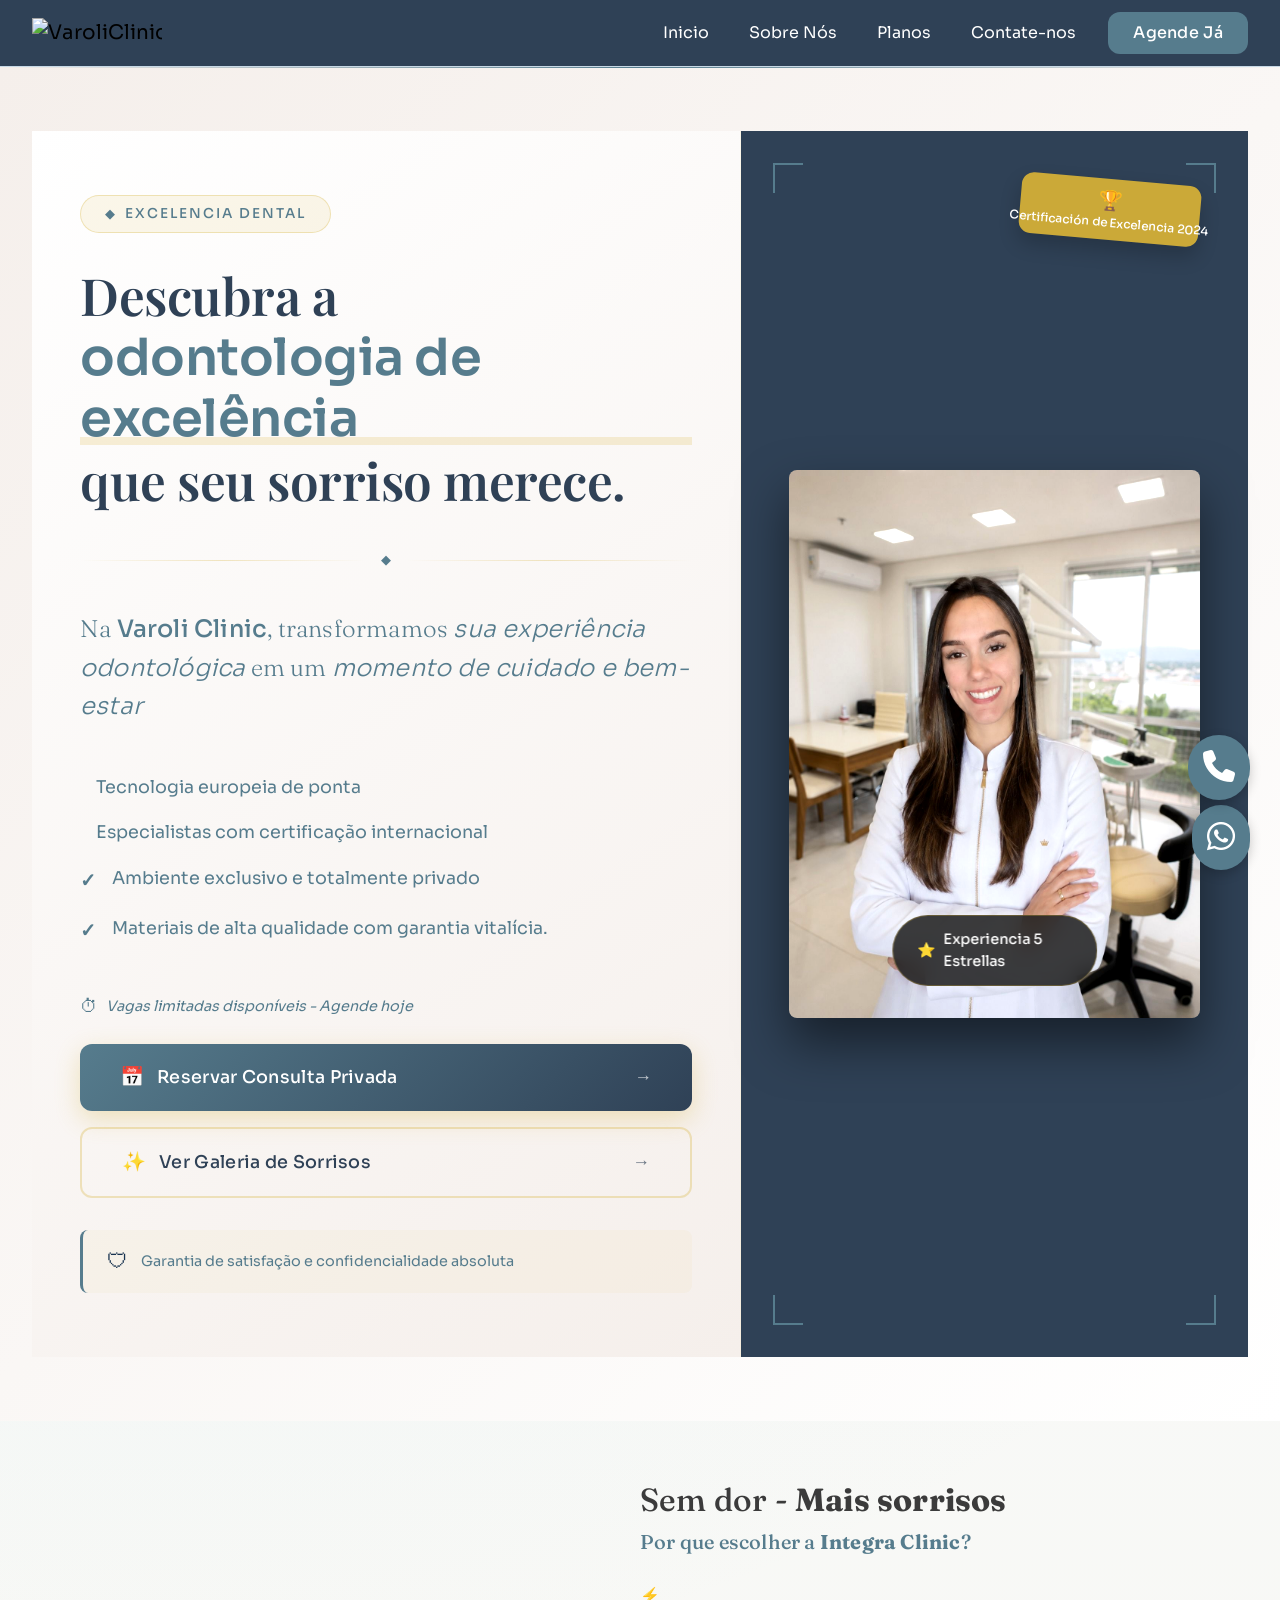
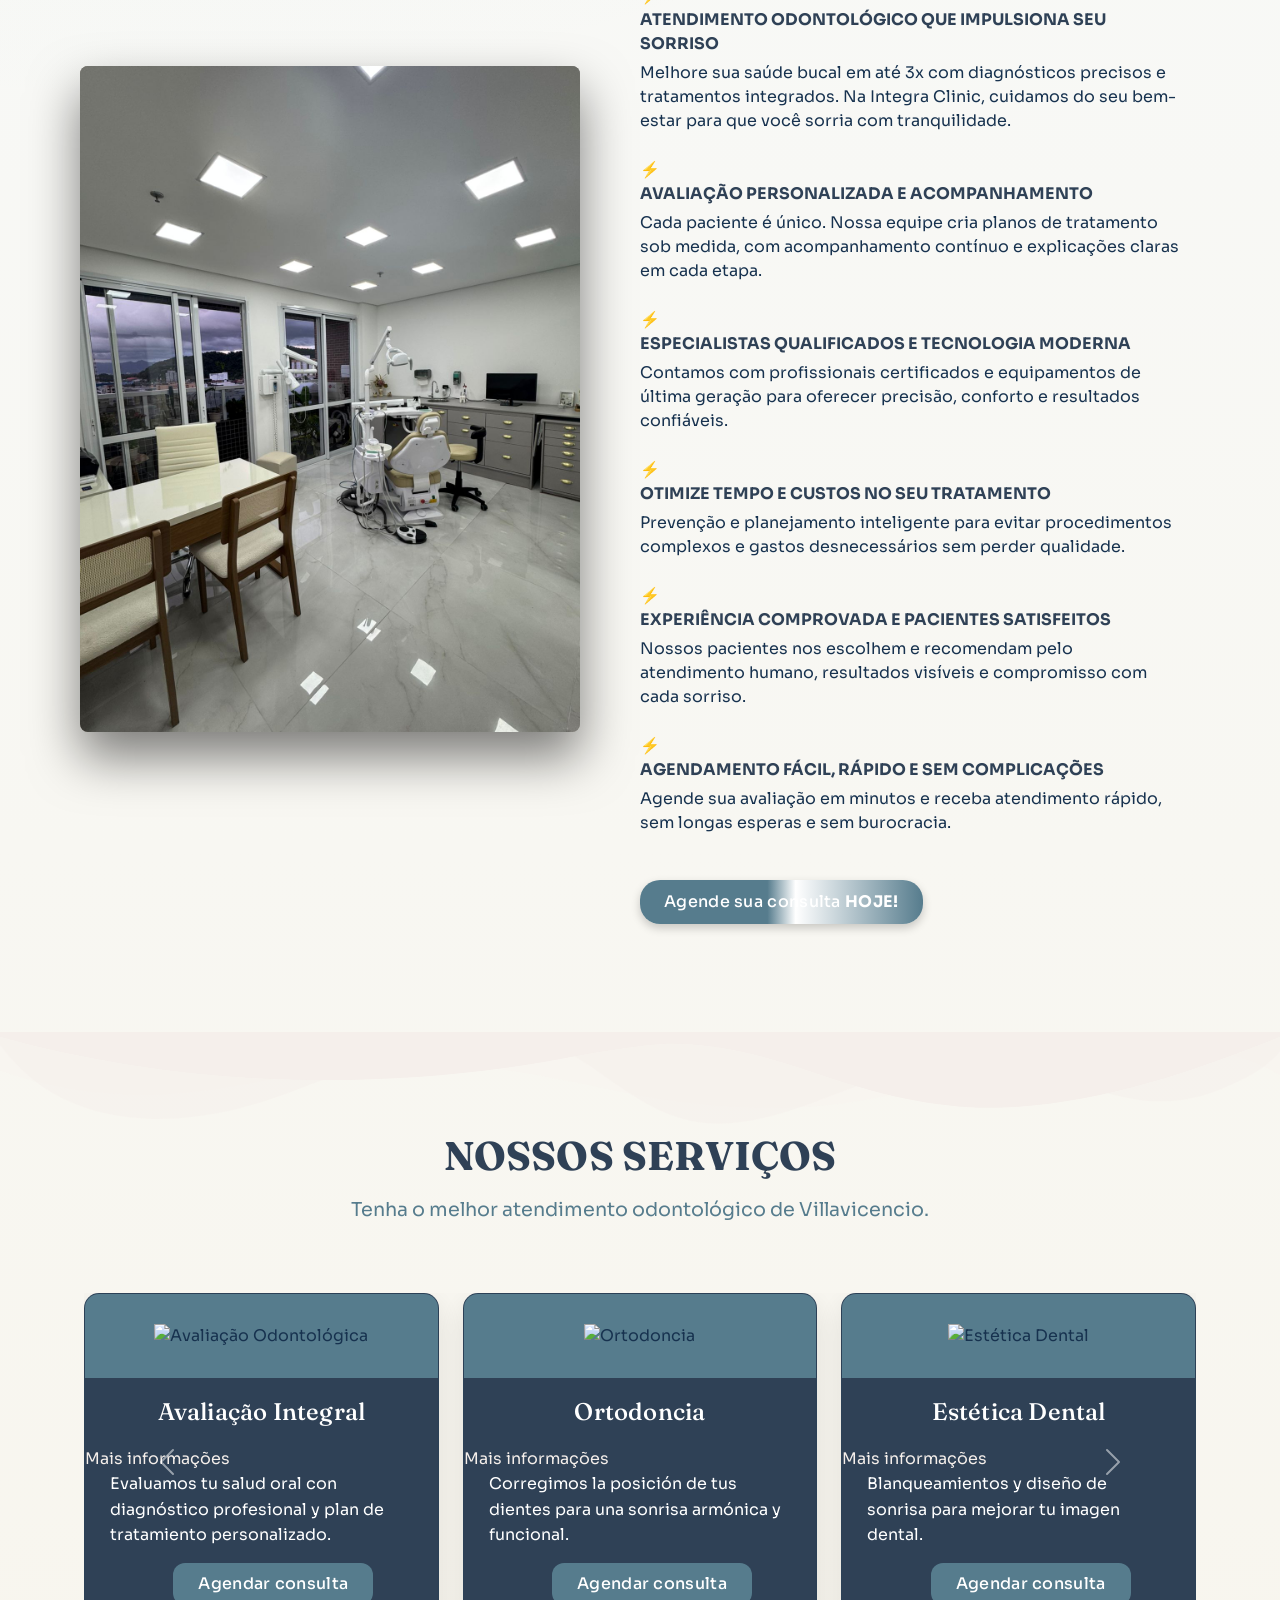
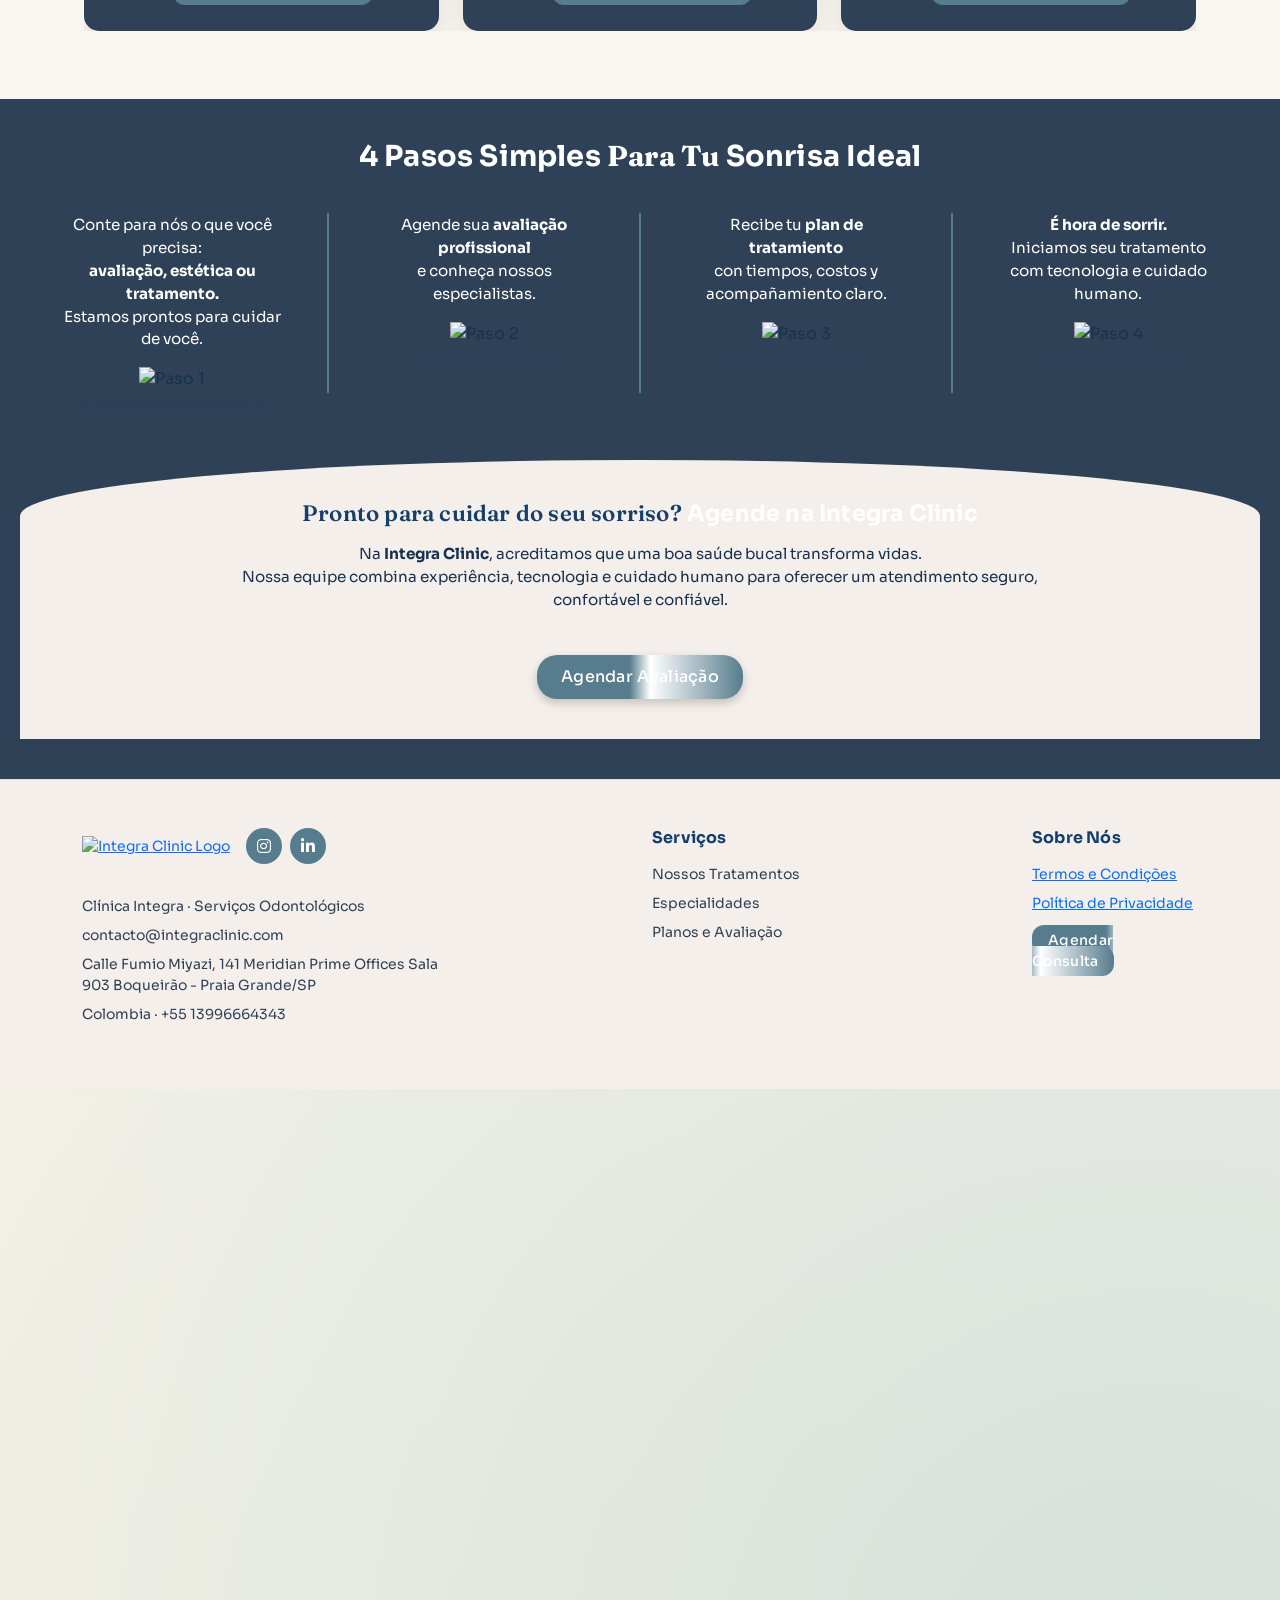
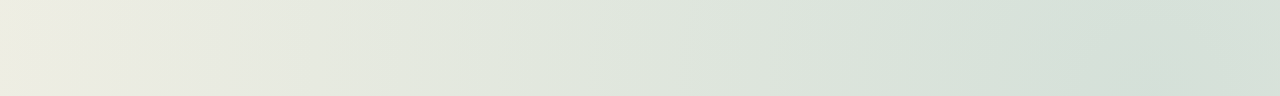
==== commit 9f69ab77: "Add files via upload" ====
--- a/index.html
+++ b/index.html
@@ -4,9 +4,9 @@
     <meta charset="UTF-8">
     <meta name="author" content="Varoli clinic">
     <meta name="keywords" content="html, css, xml, javascript, asistentes virtuales, virtual assistants">
-    <meta name="description" content="IntegraClinic - Serviços profissionais de assistentes virtuais">
+    <meta name="description" content="VaroliClinic - Serviços profissionais de assistentes virtuais">
     <meta name="viewport" content="width=device-width, initial-scale=1, maximum-scale=1, user-scalable=no">    
-      <title>Integra Clinic - Serviços Odontológicos</title> 
+      <title>Varoli Clinic - Serviços Odontológicos</title> 
     <script async src="https://www.googletagmanager.com/gtag/js?id=GA_MEASUREMENT_ID"></script>
     <script src="https://cdn.jsdelivr.net/npm/bootstrap@5.3.2/dist/js/bootstrap.bundle.min.js"></script>
     <script>
@@ -30,7 +30,7 @@
           <div class="navbar-mobile-container d-flex d-lg-none w-100 align-items-center">
             <!-- Logo -->
             <a class="navbar-brand" href="index.html">
-              <img src="IMG/int_log_1.png" alt="SnapVAS Logo" class="logo-img">
+              <img src="blank" alt="VaroliClinic Logo" class="logo-img">
             </a>
             
             <!-- Spacer to center Hire button -->
@@ -54,7 +54,7 @@
           <div class="d-none d-lg-flex w-100 align-items-center">
             <!-- Logo -->
             <a class="navbar-brand" href="index.html">
-              <img src="IMG/int_BG_White.png" alt="SnapVAS Logo" class="logo-img">
+              <img src="IMG/int_BG_White.png" alt="VaroliClinic Logo" class="logo-img">
             </a>
 
             <!-- Desktop Menu Items -->
@@ -68,7 +68,7 @@
               </ul>
             </div>
 
-            <!-- Desktop Hire Button -->
+            <!-- Desktop Button -->
             <a href="contact.html" class="btn hire-now-btn ms-3 d-lg-inline-block">Agende Já</a>
           </div>
 
@@ -109,7 +109,7 @@
                 </div>
                 
                 <h3 class="luxury-subtitle">
-                  Na <span class="brand-highlight">Integra Clinic</span>, transformamos 
+                  Na <span class="brand-highlight">Varoli Clinic</span>, transformamos 
                   <span class="italic-light">sua experiência odontológica</span> em um 
                   <span class="italic-light">momento de cuidado e bem-estar</span>
                 </h3>
@@ -693,7 +693,7 @@
               <img src="IMG/log_BL.png" alt="Integra Clinic Logo" style="max-height: 30px;">
             </a>
             <div class="ms-3 d-flex gap-2">
-              <a href="#" class="social-icon"><i class="fab fa-instagram"></i></a>
+              <a href="https://www.instagram.com/odontologia.varoli?igsh=MWs1Z2ZoZHV0M2FjdQ%3D%3D" class="social-icon"><i class="fab fa-instagram"></i></a>
               <a href="#" class="social-icon"><i class="fab fa-linkedin-in"></i></a>
             </div>
           </div>
@@ -701,7 +701,8 @@
           <div class="contact-info">
             <p class="mb-2">Clínica Integra · Serviços Odontológicos</p>
             <p class="mb-2">contacto@integraclinic.com</p>
-            <p>Colombia · +57 300 000 0000</p>
+            <p class="mb-2">Calle Fumio Miyazi, 141 Meridian Prime Offices Sala 903 Boqueirão - Praia Grande/SP</p>
+            <p>Colombia · +55 13996664343</p>
           </div>
         </div>
       </div>
@@ -732,12 +733,12 @@
 
 
     <!-- Botón de WhatsApp -->
-    <a href="https://wa.me/+13073339811?text=Olá,%20tenho%20interesse%20nos%20seus%20serviços" class="whatsapp-btn" target="_blank">
+    <a href="https://wa.me/+5513996664343?text=Olá,%20tenho%20interesse%20nos%20seus%20serviços" class="whatsapp-btn" target="_blank">
         <i class="fab fa-whatsapp fa-2x"></i>
     </a>
 
     <!-- Botón de llamada -->
-    <a href="tel:+13073339811" class="call-btn">
+    <a href="tel:+5513996664343" class="call-btn">
         <i class="fas fa-phone fa-2x"></i>
     </a>
 
--- a/CSS/SVEstilos.css
+++ b/CSS/SVEstilos.css
@@ -25,13 +25,7 @@
 
 .hire-now-btn {
     background-color:#567C8D;
-        background: linear-gradient(
-        to right,
-        #567C8D 0%,      /* Oro puro a la izquierda */
-        #567C8D 45%,     /* Gradiente comienza en 45% */
-        white 55%,     /* Transición a dorado oscuro en 55% */
-        #567C8D 100%     /* Dorado oscuro a la derecha */
-    );
+
     color: #FFFFFF;
     padding: 6px 12px !important;
     border-radius: 12px;
@@ -133,10 +127,10 @@
         transition: background 0.2s ease;
     }
     
-    .nav-link:hover,
-    .nav-link:focus {
-        background: #567C8D;
-        color: #FFFFFF !important;
+    .nav-link:hover,
+    .nav-link:focus {
+        background: #567C8D;
+        color: #FFFFFF !important;
     }
 }
 
@@ -183,6 +177,13 @@
         padding: 8px 24px !important;
         font-size: 1rem !important;
         margin-left: 1.5rem !important;
+    }
+
+    .quality-badge {
+      top: 1.5rem;
+      right: max(0.5rem, calc((100% - 500px) / 2 + 0.15rem));
+      transform: none;
+      max-width: 190px;
     }
 }
 
@@ -1409,13 +1410,7 @@
     right: 30px;
     z-index: 99;
       background-color:#567C8D;
-        background: linear-gradient(
-        to right,
-        #567C8D 0%,      /* Oro puro a la izquierda */
-        #567C8D 45%,     /* Gradiente comienza en 45% */
-        white 55%,     /* Transición a dorado oscuro en 55% */
-        #567C8D 100%     /* Dorado oscuro a la derecha */
-    );
+
     color: #FFFFFF;
     border-radius: 50px;
     padding: 15px;
@@ -1434,13 +1429,6 @@
     right: 30px;
     z-index: 99;
       background-color:#567C8D;
-        background: linear-gradient(
-        to right,
-        #567C8D 0%,      /* Oro puro a la izquierda */
-        #567C8D 45%,     /* Gradiente comienza en 45% */
-        white 55%,     /* Transición a dorado oscuro en 55% */
-        #567C8D 100%     /* Dorado oscuro a la derecha */
-    );
     color: #FFFFFF;
     border-radius: 50px;
     padding: 15px;
@@ -1555,7 +1543,7 @@
 
 
 
-
-
-
-
+
+
+
+
